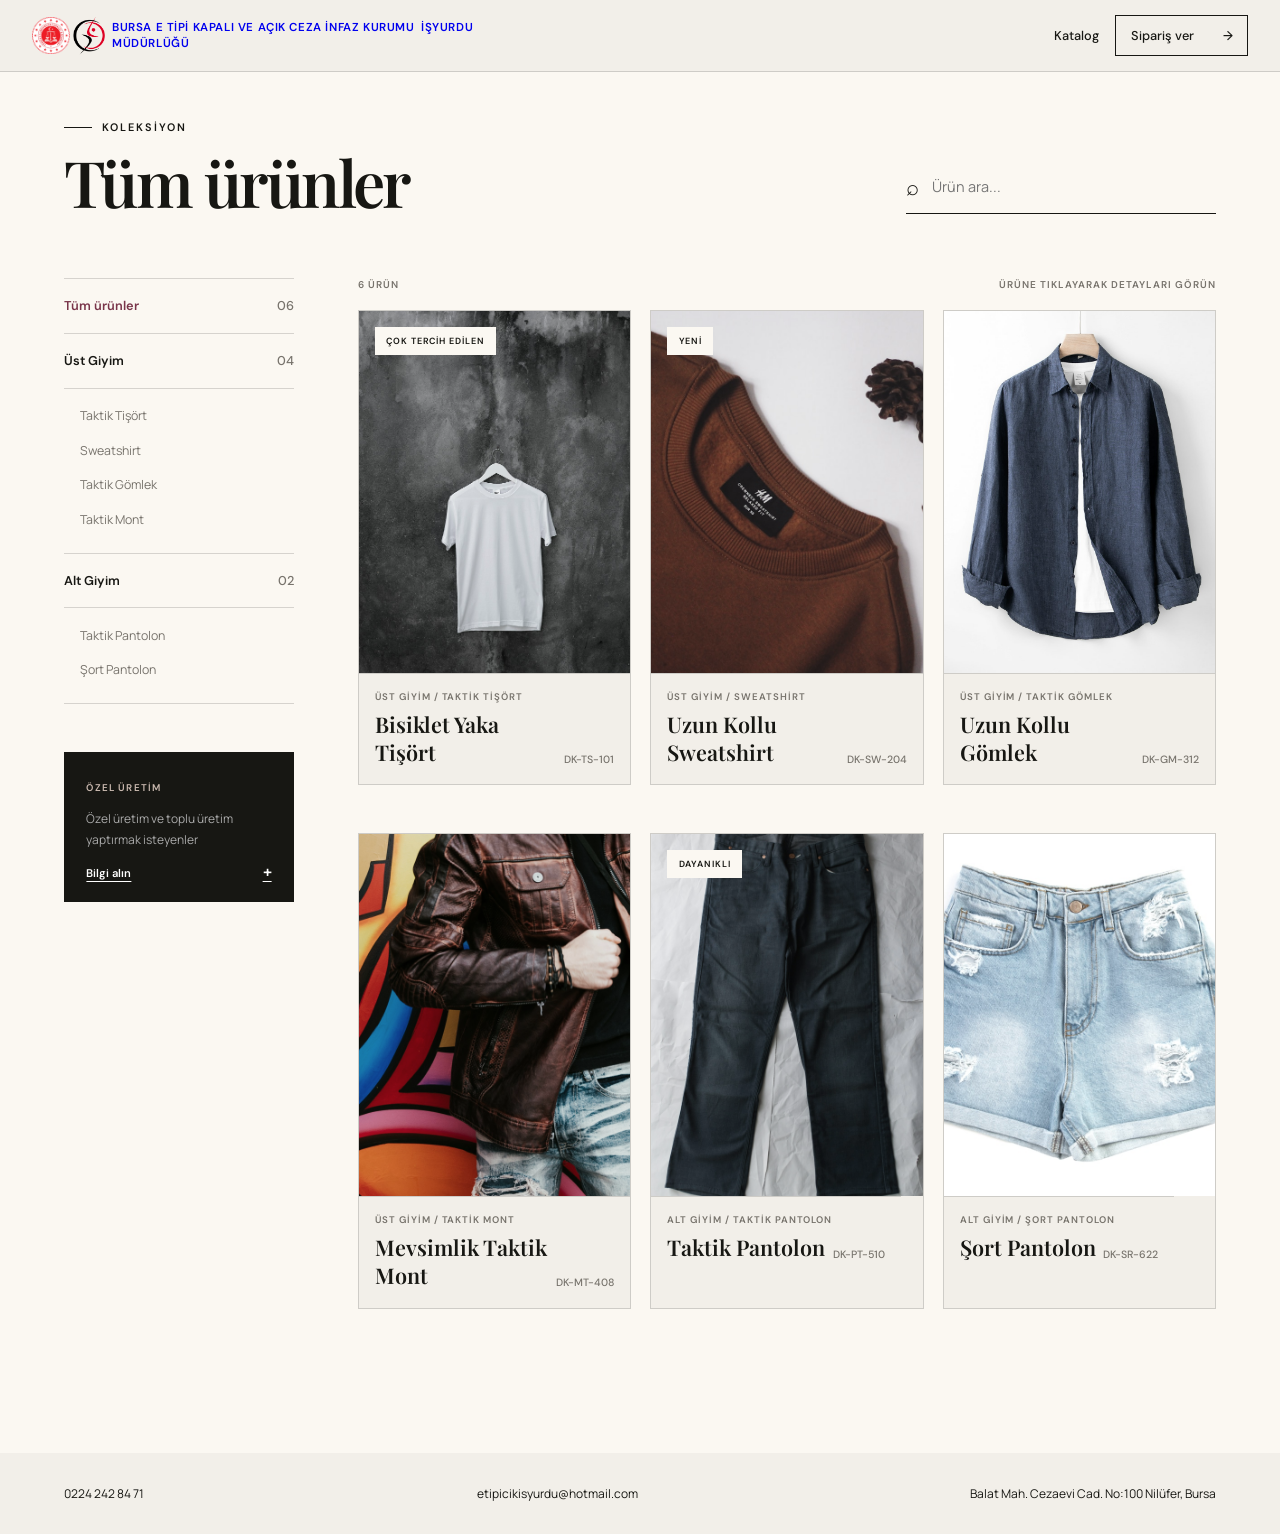
==== index.html @ cf1b126e "Add files via upload" ====
<!doctype html>
<html lang="tr">
<head>
  <meta charset="utf-8">
  <meta name="viewport" content="width=device-width, initial-scale=1">
  <meta name="description" content="Doku Atölye dijital ürün kataloğu — üst giyim ve alt giyim koleksiyonları.">
  <meta name="theme-color" content="#f2efe9">
  <title>Doku Atölye | Dijital Ürün Kataloğu</title>
  <link rel="preconnect" href="https://fonts.googleapis.com">
  <link rel="preconnect" href="https://fonts.gstatic.com" crossorigin>
  <link href="https://fonts.googleapis.com/css2?family=DM+Sans:wght@400;500;600;700&family=Manrope:wght@400;500;600&family=Playfair+Display:ital,wght@0,600;1,600&display=swap" rel="stylesheet">
  <link rel="stylesheet" href="css/textile.css">
</head>
<body>
  <a class="skip-link" href="#catalog">Kataloğa geç</a>

  <header class="site-header">
    <a class="brand institution-brand" href="#top" aria-label="Bursa E Tipi Kapalı ve Açık Ceza İnfaz Kurumu İşyurdu Müdürlüğü ana sayfa">
      <span class="brand-logos" aria-hidden="true"><img src="images/adalet.png" alt=""><img src="images/iydb.png" alt=""></span>
      <span class="institution-name">Bursa E Tipi Kapalı ve Açık Ceza İnfaz Kurumu <b>İşyurdu Müdürlüğü</b></span>
    </a>
    <nav aria-label="Ana menü">
      <a href="#catalog">Katalog</a>
      <a class="header-cta" href="order.html">Sipariş ver <span>→</span></a>
    </nav>
  </header>

  <main id="top">
    <section class="catalog" id="catalog" aria-labelledby="catalog-title">
      <div class="catalog-toolbar">
        <div>
          <p class="eyebrow"><span></span> Koleksiyon</p>
          <h2 id="catalog-title">Tüm ürünler</h2>
        </div>
        <label class="search-box">
          <span aria-hidden="true">⌕</span>
          <span class="sr-only">Ürün ara</span>
          <input id="product-search" type="search" placeholder="Ürün ara..." autocomplete="off">
        </label>
      </div>

      <div class="catalog-layout">
        <aside class="catalog-sidebar" aria-label="Ürün filtreleri">
          <button class="side-filter active" type="button" data-filter="all"><span>Tüm ürünler</span><b>07</b></button>
          <div id="category-filters"></div>
          <details class="sidebar-note">
            <summary>
              <span>Özel üretim</span>
              <p>Özel üretim ve toplu üretim yaptırmak isteyenler</p>
              <b>Bilgi alın <i>+</i></b>
            </summary>
            <div class="sidebar-contact">
              <span>İletişim numarası</span>
              <a href="tel:+902242428471">0224 242 84 71</a>
            </div>
          </details>
        </aside>

        <div class="catalog-results">
          <div class="mobile-filters" aria-label="Hızlı filtreler">
            <button class="active" type="button" data-filter="all">Tümü</button>
            <button type="button" data-filter="ust">Üst Giyim</button>
            <button type="button" data-filter="alt">Alt Giyim</button>
          </div>
          <div class="result-meta"><span id="result-count">7 ürün</span><span>Ürüne tıklayarak detayları görün</span></div>
          <div class="product-grid" id="product-grid"></div>
          <div class="empty-state" id="empty-state" hidden>
            <span>⌕</span><h3>Ürün bulunamadı</h3><p>Aramanızı değiştirerek tekrar deneyin.</p>
          </div>
        </div>
      </div>
    </section>

  </main>

  <footer class="site-footer">
    <div><a href="tel:+902242428471">0224 242 84 71</a><a href="mailto:etipicikisyurdu@hotmail.com">etipicikisyurdu@hotmail.com</a><span>Balat Mah. Cezaevi Cad. No:100 Nilüfer, Bursa</span></div>
  </footer>

  <dialog class="product-dialog" id="product-dialog" aria-labelledby="detail-name">
    <button class="dialog-close" type="button" aria-label="Ürün detayını kapat">×</button>
    <div class="detail-layout">
      <div class="detail-gallery">
        <div class="detail-main-image"><img id="detail-image" src="" alt=""></div>
        <div class="detail-thumbs" id="detail-thumbs" aria-label="Ürün fotoğrafları"></div>
        <div class="gallery-counter"><span id="gallery-current">01</span> / <span id="gallery-total">01</span></div>
      </div>
      <div class="detail-info">
        <div class="detail-breadcrumb"><span id="detail-group"></span><i>—</i><span id="detail-type"></span></div>
        <h2 id="detail-name"></h2>
        <p class="detail-code" id="detail-code"></p>
        <p class="detail-description" id="detail-description"></p>

        <div class="detail-colors"><span>Renkler</span><div id="detail-colors"></div></div>
        <div class="detail-sizes"><span>Bedenler</span><div id="detail-sizes"></div></div>

        <dl class="spec-list">
          <div><dt>Kumaş</dt><dd id="detail-fabric"></dd></div>
          <div><dt>Gramaj</dt><dd id="detail-weight"></dd></div>
          <div><dt>Kalıp</dt><dd id="detail-fit"></dd></div>
          <div><dt>Fiyat</dt><dd id="detail-price"></dd></div>
        </dl>

        <details class="care-info">
          <summary>Bakım bilgisi <span>+</span></summary>
          <p id="detail-care"></p>
        </details>
        <a class="detail-cta" id="detail-cta" href="order.html">Sipariş ver <span>→</span></a>
        <p class="detail-note">Minimum sipariş ve termin bilgisi için iletişime geçin.</p>
      </div>
    </div>
  </dialog>

  <script src="js/products.js"></script>
  <script src="js/textile.js"></script>
</body>
</html>
---- css/textile.css ----
:root{--paper:#f2efe9;--ink:#171713;--wine:#79354a;--olive:#82826d;--cream:#fbf8f2;--line:rgba(23,23,19,.16);--muted:#77736c;--serif:"Playfair Display",Georgia,serif;--sans:"DM Sans",Arial,sans-serif;--body:"Manrope",Arial,sans-serif}
*{box-sizing:border-box}html{scroll-behavior:smooth}body{margin:0;background:var(--paper);color:var(--ink);font:400 16px var(--body);overflow-x:hidden}body.dialog-open{overflow:hidden}button,input{font:inherit}button{color:inherit}.sr-only{position:absolute;width:1px;height:1px;padding:0;margin:-1px;overflow:hidden;clip:rect(0,0,0,0);white-space:nowrap;border:0}.skip-link{position:fixed;z-index:100;top:-4rem;left:1rem;background:#fff;padding:.8rem 1rem}.skip-link:focus{top:1rem}.site-header{height:88px;padding:0 5vw;display:flex;align-items:center;justify-content:space-between;border-bottom:1px solid var(--line);position:relative;z-index:5}.brand{font:500 .92rem var(--sans);letter-spacing:.15em;text-decoration:none;display:inline-flex;align-items:center;gap:12px}.brand b{font-weight:400;color:var(--wine)}.brand-mark{width:34px;height:34px;border:1px solid currentColor;border-radius:50%;display:flex;align-items:center;justify-content:center;gap:2px}.brand-mark i{display:block;width:3px;background:currentColor;border-radius:3px}.brand-mark i:nth-child(1){height:11px;transform:rotate(-12deg)}.brand-mark i:nth-child(2){height:20px}.brand-mark i:nth-child(3){height:13px;transform:rotate(12deg)}.site-header nav{display:flex;align-items:center;gap:2rem;font:500 .8rem var(--sans)}.site-header nav a{color:inherit;text-decoration:none}.header-cta{border:1px solid var(--ink);padding:.7rem .9rem;display:flex;gap:1.8rem}.header-cta:hover{background:var(--ink);color:#fff}
.eyebrow{margin:0 0 2rem;text-transform:uppercase;letter-spacing:.18em;font:600 .68rem var(--sans);display:flex;align-items:center;gap:10px}.eyebrow>span{display:block;width:28px;height:1px;background:currentColor}.catalog-hero{min-height:570px;padding:7rem 5vw 5rem;display:grid;grid-template-columns:1.3fr .7fr;gap:8vw;align-items:end;border-bottom:1px solid var(--line)}.catalog-hero h1{font:600 clamp(4rem,7.4vw,8.7rem)/.92 var(--serif);letter-spacing:-.055em;margin:0}.catalog-hero h1 em{font-weight:600;color:var(--wine)}.hero-side{padding-bottom:.7rem}.hero-side p{color:var(--muted);line-height:1.8;max-width:470px;margin:0 0 2.5rem}.hero-side a{display:flex;justify-content:space-between;max-width:300px;border-bottom:1px solid var(--ink);padding-bottom:.8rem;text-decoration:none;font:600 .78rem var(--sans);text-transform:uppercase;letter-spacing:.08em}
.group-showcase{padding:5rem 5vw 7rem}.section-kicker{display:flex;justify-content:space-between;text-transform:uppercase;letter-spacing:.12em;font:600 .66rem var(--sans);margin-bottom:1.3rem}.section-kicker p{margin:0}.section-kicker span{color:var(--muted)}.group-grid{display:grid;grid-template-columns:1fr 1fr;gap:1.3rem}.group-card{height:330px;border:0;padding:2rem;text-align:left;position:relative;cursor:pointer;overflow:hidden;display:grid;grid-template-columns:1fr auto;grid-template-rows:auto 1fr auto;background:#d7d0c4;transition:transform .35s}.group-card:hover{transform:translateY(-5px)}.group-card:before,.group-card:after{content:"";position:absolute;border-radius:50%;pointer-events:none}.group-card:before{width:270px;height:270px;right:-55px;top:-65px;border:55px solid rgba(255,255,255,.23)}.group-card:after{width:120px;height:120px;right:130px;bottom:-70px;background:rgba(255,255,255,.14)}.group-lower{background:var(--wine);color:#fff}.group-index{font:600 .66rem var(--sans);border:1px solid currentColor;border-radius:50%;width:31px;height:31px;display:grid;place-items:center}.group-arrow{font-size:1.4rem}.group-title{grid-column:1/-1;align-self:center;font:600 clamp(3.1rem,5vw,6rem)/1 var(--serif);letter-spacing:-.04em}.group-list{font:500 .72rem var(--sans);text-transform:uppercase;letter-spacing:.1em;opacity:.75;align-self:end}
.catalog{background:var(--cream);padding:7rem 5vw 9rem}.catalog-toolbar{display:flex;justify-content:space-between;align-items:end;margin-bottom:4rem}.catalog-toolbar .eyebrow{margin-bottom:1rem}.catalog-toolbar h2{font:600 clamp(3rem,5vw,5.7rem)/1 var(--serif);letter-spacing:-.04em;margin:0}.search-box{width:min(310px,100%);display:flex;align-items:center;gap:.7rem;border-bottom:1px solid var(--ink);padding:.7rem 0}.search-box>span{font-size:1.4rem}.search-box input{border:0;outline:0;background:transparent;width:100%;font-size:.9rem}.catalog-layout{display:grid;grid-template-columns:230px 1fr;gap:5vw}.catalog-sidebar{border-top:1px solid var(--line)}.side-filter{width:100%;border:0;border-bottom:1px solid var(--line);background:transparent;padding:1.15rem 0;display:flex;justify-content:space-between;cursor:pointer;text-align:left;font:600 .8rem var(--sans)}.side-filter b{font-weight:500;color:var(--muted)}.side-filter:hover,.side-filter.active{color:var(--wine)}.subfilters{display:grid;padding:.6rem 0 1rem;border-bottom:1px solid var(--line)}.subfilters button{border:0;background:transparent;text-align:left;padding:.55rem 0 .55rem 1rem;color:var(--muted);cursor:pointer;font-size:.77rem}.subfilters button:hover,.subfilters button.active{color:var(--wine)}.sidebar-note{margin-top:3rem;background:var(--ink);color:#fff;padding:1.4rem}.sidebar-note>span{text-transform:uppercase;letter-spacing:.12em;font:600 .61rem var(--sans);color:#cbbab0}.sidebar-note p{font-size:.75rem;color:#aaa;line-height:1.7}.sidebar-note a{color:#fff;font:600 .7rem var(--sans);text-underline-offset:4px}.result-meta{display:flex;justify-content:space-between;text-transform:uppercase;letter-spacing:.1em;font:600 .62rem var(--sans);margin-bottom:1.2rem;color:var(--muted)}.mobile-filters{display:none}.product-grid{display:grid;grid-template-columns:repeat(3,minmax(0,1fr));gap:3rem 1.2rem}.product-card{border:1px solid var(--line);background:var(--paper);padding:0;cursor:pointer;text-align:left;min-width:0;overflow:hidden;display:flex;flex-direction:column;transition:transform .25s,box-shadow .25s}.product-card:hover{transform:translateY(-3px);box-shadow:0 12px 28px rgba(23,23,19,.1)}.product-visual{aspect-ratio:3/4;background:#e5e1da;overflow:hidden;position:relative;display:block;flex:none}.product-visual img{width:100%;height:100%;object-fit:cover;display:block;filter:saturate(.78);transition:transform .55s cubic-bezier(.2,.7,.2,1)}.product-card:hover .product-visual img{transform:scale(1.035)}.product-badge{position:absolute;top:1rem;left:1rem;background:var(--cream);padding:.5rem .7rem;text-transform:uppercase;letter-spacing:.1em;font:600 .56rem var(--sans)}.product-open{position:absolute;right:1rem;bottom:1rem;background:var(--ink);color:#fff;width:42px;height:42px;border-radius:50%;display:grid;place-items:center;font-size:1.1rem;transform:translateY(8px);opacity:0;transition:.3s}.product-card:hover .product-open,.product-card:focus-visible .product-open{opacity:1;transform:none}.product-copy{display:grid;grid-template-columns:1fr auto;gap:.45rem;padding:1rem 1rem 1.15rem;border-top:1px solid var(--line);min-height:92px;align-content:start}.product-copy small{grid-column:1/-1;color:var(--muted);text-transform:uppercase;letter-spacing:.1em;font:600 .6rem var(--sans)}.product-copy h3{font:600 1.35rem var(--serif);margin:0}.product-copy>span{font:500 .66rem var(--sans);align-self:end;color:var(--muted)}.empty-state{text-align:center;padding:6rem 1rem;border:1px solid var(--line)}.empty-state>span{font-size:2rem}.empty-state h3{font:600 2rem var(--serif);margin:1rem 0 .5rem}.empty-state p{color:var(--muted)}
.production-note{background:var(--wine);color:#fff;padding:8rem 5vw}.eyebrow.light{color:#eadadf}.production-note>div{display:grid;grid-template-columns:1.2fr .8fr;gap:8vw;align-items:end}.production-note h2{font:600 clamp(3.2rem,6vw,7rem)/.98 var(--serif);letter-spacing:-.04em;margin:0}.production-note h2 em{color:#e5bdc8}.production-note>div>p{color:#e6d9dc;line-height:1.9;margin:0}.site-footer{padding:2rem 5vw;background:var(--paper)}.site-footer>div{display:flex;justify-content:space-between;font-size:.75rem}.site-footer>div a{color:inherit;text-decoration:none}
.product-dialog{width:calc(100% - 4vw);height:calc(100% - 4vw);max-width:none;max-height:none;margin:2vw;padding:0;border:0;background:var(--cream);color:var(--ink);overflow:auto}.product-dialog::backdrop{background:rgba(12,12,10,.72);backdrop-filter:blur(5px)}.dialog-close{position:fixed;right:3.2vw;top:3.2vw;z-index:20;width:48px;height:48px;border-radius:50%;border:0;background:var(--ink);color:#fff;font-size:1.9rem;line-height:1;cursor:pointer}.detail-layout{min-height:100%;display:grid;grid-template-columns:minmax(0,1.25fr) minmax(390px,.75fr)}.detail-gallery{background:#e7e3dc;padding:2.5rem;position:relative;display:grid;grid-template-columns:76px 1fr;grid-template-rows:1fr;gap:1.2rem;min-height:760px}.detail-main-image{grid-column:2;overflow:hidden;background:#ddd}.detail-main-image img{width:100%;height:100%;object-fit:cover;display:block}.detail-thumbs{grid-column:1;grid-row:1;display:flex;flex-direction:column;gap:.7rem}.detail-thumbs button{border:2px solid transparent;padding:0;background:#ddd;cursor:pointer;width:76px;height:96px;overflow:hidden}.detail-thumbs button.active{border-color:var(--wine)}.detail-thumbs img{width:100%;height:100%;object-fit:cover;display:block}.gallery-counter{position:absolute;right:3.5rem;bottom:3.5rem;background:var(--cream);padding:.7rem .9rem;font:600 .65rem var(--sans);letter-spacing:.08em}.detail-info{padding:6rem 4vw 3rem;overflow:auto}.detail-breadcrumb{display:flex;gap:.7rem;text-transform:uppercase;letter-spacing:.12em;font:600 .62rem var(--sans);color:var(--wine)}.detail-breadcrumb i{font-style:normal;color:var(--muted)}.detail-info h2{font:600 clamp(3rem,4.5vw,5.7rem)/.95 var(--serif);letter-spacing:-.04em;margin:1.4rem 0 .8rem}.detail-code{text-transform:uppercase;letter-spacing:.12em;font:600 .62rem var(--sans);color:var(--muted)}.detail-description{color:var(--muted);line-height:1.8;margin:2rem 0 2.3rem}.detail-colors,.detail-sizes{display:grid;grid-template-columns:90px 1fr;align-items:center;margin:1.2rem 0;font:600 .72rem var(--sans);text-transform:uppercase;letter-spacing:.08em}.detail-colors>div,.detail-sizes>div{display:flex;gap:.55rem;flex-wrap:wrap}.color-dot{width:25px;height:25px;border-radius:50%;border:3px solid var(--cream);outline:1px solid var(--line)}.size-chip{min-width:35px;height:35px;border:1px solid var(--line);display:grid;place-items:center;font-size:.65rem}.spec-list{margin:2.5rem 0 0;border-top:1px solid var(--line)}.spec-list>div{display:grid;grid-template-columns:120px 1fr;padding:1rem 0;border-bottom:1px solid var(--line);font-size:.78rem}.spec-list dt{color:var(--muted)}.spec-list dd{margin:0;font-weight:600}.care-info{border-bottom:1px solid var(--line);padding:1rem 0}.care-info summary{list-style:none;display:flex;justify-content:space-between;cursor:pointer;font:600 .75rem var(--sans)}.care-info summary::-webkit-details-marker{display:none}.care-info p{font-size:.78rem;color:var(--muted);line-height:1.7}.detail-cta{margin-top:2rem;background:var(--ink);color:#fff;padding:1rem 1.2rem;display:flex;justify-content:space-between;text-decoration:none;font:600 .76rem var(--sans)}.detail-cta:hover{background:var(--wine)}.detail-note{text-align:center;color:var(--muted);font-size:.65rem}
@media(max-width:1050px){.product-grid{grid-template-columns:repeat(2,minmax(0,1fr))}.detail-layout{grid-template-columns:1fr 420px}.detail-gallery{padding:1.5rem;min-height:680px}.detail-info{padding:5rem 2rem 2rem}}
@media(max-width:800px){.site-header{height:74px}.site-header nav>a:not(.header-cta){display:none}.catalog-hero{grid-template-columns:1fr;padding-top:5rem}.hero-side{margin-top:2rem}.group-grid{grid-template-columns:1fr}.group-card{height:280px}.catalog{padding:5rem 5vw}.catalog-toolbar{align-items:flex-start;flex-direction:column;gap:2rem}.search-box{width:100%}.catalog-layout{grid-template-columns:1fr}.catalog-sidebar{display:none}.mobile-filters{display:flex;gap:.5rem;margin-bottom:1.5rem;overflow:auto}.mobile-filters button{white-space:nowrap;border:1px solid var(--line);background:transparent;border-radius:99px;padding:.65rem 1rem;font:600 .7rem var(--sans)}.mobile-filters button.active{background:var(--wine);color:#fff;border-color:var(--wine)}.production-note>div{grid-template-columns:1fr}.production-note>div>p{margin-top:2rem}.product-dialog{width:100%;height:100%;margin:0}.dialog-close{right:1rem;top:1rem}.detail-layout{grid-template-columns:1fr}.detail-gallery{min-height:75vh;grid-template-columns:1fr;grid-template-rows:1fr auto;padding:1rem}.detail-main-image{grid-column:1;grid-row:1}.detail-thumbs{grid-column:1;grid-row:2;flex-direction:row}.gallery-counter{right:2rem;bottom:8rem}.detail-info{padding:4rem 5vw}.site-footer{grid-template-columns:1fr}.site-footer>div{flex-direction:column;gap:.7rem}}
@media(max-width:520px){.site-header{padding:0 4vw}.brand{font-size:.76rem}.brand-mark{width:30px;height:30px}.header-cta{padding:.6rem .75rem;gap:.7rem}.catalog-hero{min-height:550px}.catalog-hero h1{font-size:3.8rem}.group-showcase{padding:4rem 4vw}.group-card{height:240px;padding:1.4rem}.group-title{font-size:3rem}.group-list{font-size:.58rem}.catalog{padding-left:4vw;padding-right:4vw}.product-grid{grid-template-columns:1fr;gap:2.5rem}.product-visual{aspect-ratio:4/5}.result-meta span:last-child{display:none}.production-note{padding:6rem 4vw}.production-note h2{font-size:3.4rem}.site-footer{padding:3rem 4vw}.detail-gallery{min-height:65vh}.detail-thumbs button{width:58px;height:72px}.gallery-counter{bottom:6.5rem}.detail-info h2{font-size:3.2rem}}
@media(prefers-reduced-motion:reduce){html{scroll-behavior:auto}*{transition:none!important}}
.institution-brand{gap:10px;letter-spacing:.04em}.brand-logos{display:flex;align-items:center;gap:5px;flex:none}.brand-logos img{width:44px;height:44px;object-fit:contain;display:block}.brand-logos img+img{width:37px}.institution-name{max-width:390px;font:600 .72rem/1.35 var(--sans);text-transform:uppercase}.institution-name b{display:block;font-weight:600;color:var(--wine)}
@media(max-width:700px){.brand-logos{gap:2px}.brand-logos img{width:31px;height:34px}.brand-logos img+img{width:27px}.institution-brand{gap:6px}.institution-name{max-width:145px;font-size:.54rem;line-height:1.25}.site-header nav{gap:.5rem}.header-cta{gap:.6rem;padding:.55rem .65rem}}
.catalog{padding-top:3rem}
@media(max-width:800px){.catalog{padding-top:2.5rem}}
.sidebar-note summary{list-style:none;cursor:pointer}.sidebar-note summary::-webkit-details-marker{display:none}.sidebar-note summary>span,.sidebar-contact>span{text-transform:uppercase;letter-spacing:.12em;font:600 .61rem var(--sans);color:#cbbab0}.sidebar-note summary p{margin:.8rem 0 1rem}.sidebar-note summary b{display:flex;justify-content:space-between;color:#fff;font:600 .7rem var(--sans);text-decoration:underline;text-underline-offset:4px}.sidebar-note summary i{font-style:normal;text-decoration:none;font-size:1rem;line-height:.7}.sidebar-note[open] summary i{transform:rotate(45deg)}.sidebar-contact{border-top:1px solid rgba(255,255,255,.2);margin-top:1rem;padding-top:1rem;display:grid;gap:.55rem}.sidebar-contact a{font-size:.86rem!important;text-decoration:none!important}.sidebar-contact a:hover{color:#e5bdc8}
.institution-name b{display:inline;margin-left:.25em;color:inherit}
.site-header{height:72px;padding:0 2.5vw}.site-header nav{gap:1rem}.institution-brand{gap:7px}.brand-logos{gap:3px}.brand-logos img{width:38px;height:38px}.brand-logos img+img{width:32px}
@media(max-width:700px){.site-header{height:64px;padding:0 2.5vw}.site-header nav{gap:.35rem}.institution-brand{gap:4px}.brand-logos img{width:27px;height:30px}.brand-logos img+img{width:23px}.header-cta{padding:.45rem .55rem}}
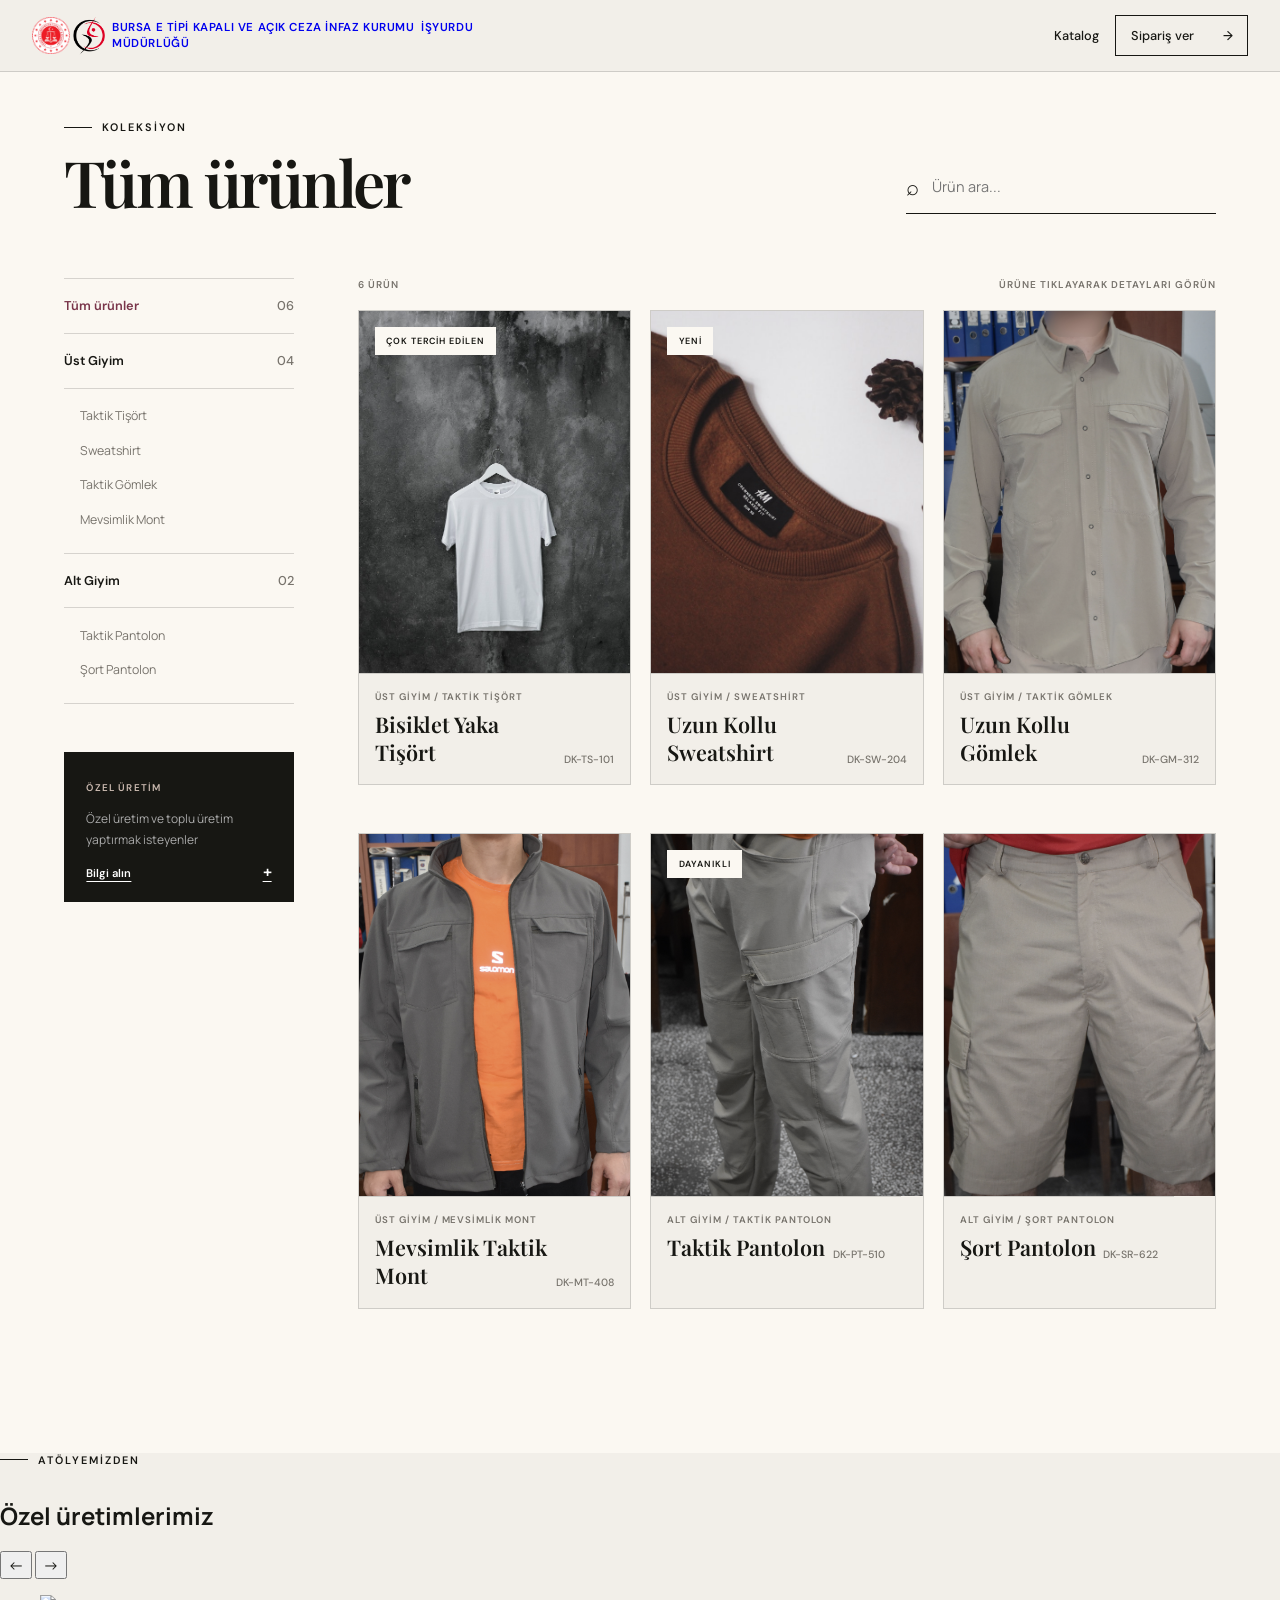
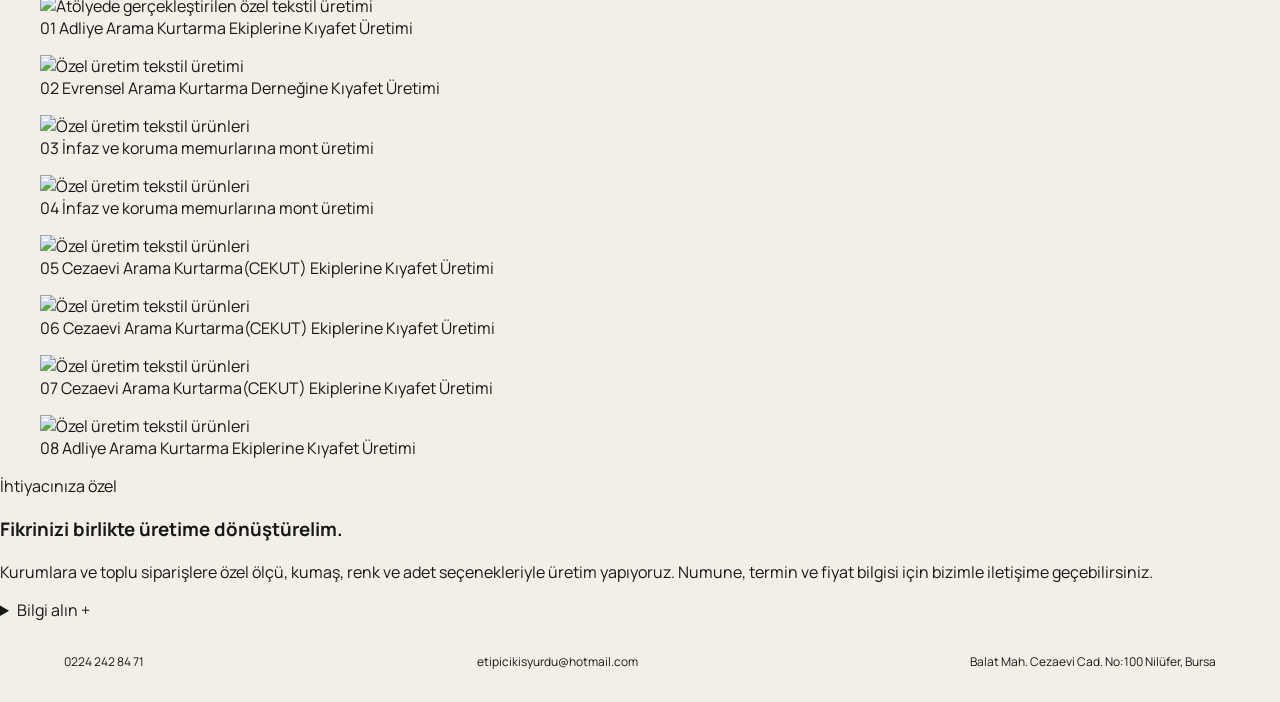
==== commit 4733ea73: "Add files via upload" ====
--- a/index.html
+++ b/index.html
@@ -3,9 +3,9 @@
 <head>
   <meta charset="utf-8">
   <meta name="viewport" content="width=device-width, initial-scale=1">
-  <meta name="description" content="Doku Atölye dijital ürün kataloğu — üst giyim ve alt giyim koleksiyonları.">
+  <meta name="description" content="Tekstil Atölyesi dijital ürün kataloğu — üst giyim ve alt giyim koleksiyonları.">
   <meta name="theme-color" content="#f2efe9">
-  <title>Doku Atölye | Dijital Ürün Kataloğu</title>
+  <title>Tekstil Atölyesi | Dijital Ürün Kataloğu</title>
   <link rel="preconnect" href="https://fonts.googleapis.com">
   <link rel="preconnect" href="https://fonts.gstatic.com" crossorigin>
   <link href="https://fonts.googleapis.com/css2?family=DM+Sans:wght@400;500;600;700&family=Manrope:wght@400;500;600&family=Playfair+Display:ital,wght@0,600;1,600&display=swap" rel="stylesheet">
@@ -71,6 +71,69 @@
       </div>
     </section>
 
+    <section class="custom-production" aria-labelledby="custom-production-title">
+      <div class="custom-production-heading">
+        <div>
+          <p class="eyebrow"><span></span> Atölyemizden</p>
+          <h2 id="custom-production-title">Özel üretimlerimiz</h2>
+        </div>
+        <div class="custom-slider-controls" aria-label="Özel üretim görsellerini kaydır">
+          <button type="button" id="custom-slider-prev" aria-label="Önceki görseller">←</button>
+          <button type="button" id="custom-slider-next" aria-label="Sonraki görseller">→</button>
+        </div>
+      </div>
+
+      <div class="custom-slider" id="custom-slider" tabindex="0">
+        <figure class="custom-slide">
+          <img src="images/textile/adkur1.jpg" alt="Atölyede gerçekleştirilen özel tekstil üretimi" loading="lazy">
+          <figcaption><span>01</span> Adliye Arama Kurtarma Ekiplerine Kıyafet Üretimi</figcaption>
+        </figure>
+        <figure class="custom-slide">
+          <img src="images/textile/ekut1.jpg" alt="Özel üretim tekstil üretimi" loading="lazy">
+          <figcaption><span>02</span> Evrensel Arama Kurtarma Derneğine Kıyafet Üretimi</figcaption>
+        </figure>
+        <figure class="custom-slide">
+          <img src="images/textile/ikmmont1.jpg" alt="Özel üretim tekstil ürünleri" loading="lazy">
+          <figcaption><span>03</span> İnfaz ve koruma memurlarına mont üretimi</figcaption>
+        </figure>
+                <figure class="custom-slide">
+          <img src="images/textile/ikmmont2.jpg" alt="Özel üretim tekstil ürünleri" loading="lazy">
+          <figcaption><span>04</span> İnfaz ve koruma memurlarına mont üretimi</figcaption>
+        </figure>
+        <figure class="custom-slide">
+          <img src="images/textile/cekut1.jpg" alt="Özel üretim tekstil ürünleri" loading="lazy">
+          <figcaption><span>05</span> Cezaevi Arama Kurtarma(CEKUT) Ekiplerine Kıyafet Üretimi</figcaption>
+        </figure>
+                <figure class="custom-slide">
+          <img src="images/textile/cekut2.jpg" alt="Özel üretim tekstil ürünleri" loading="lazy">
+          <figcaption><span>06</span> Cezaevi Arama Kurtarma(CEKUT) Ekiplerine Kıyafet Üretimi</figcaption>
+        </figure>
+                <figure class="custom-slide">
+          <img src="images/textile/cekut3.jpg" alt="Özel üretim tekstil ürünleri" loading="lazy">
+          <figcaption><span>07</span> Cezaevi Arama Kurtarma(CEKUT) Ekiplerine Kıyafet Üretimi</figcaption>
+        </figure>
+        <figure class="custom-slide">
+          <img src="images/textile/adkur2.jpg" alt="Özel üretim tekstil ürünleri" loading="lazy">
+          <figcaption><span>08</span> Adliye Arama Kurtarma Ekiplerine Kıyafet Üretimi</figcaption>
+        </figure>
+      </div>
+
+      <div class="custom-info-card">
+        <div>
+          <span>İhtiyacınıza özel</span>
+          <h3>Fikrinizi birlikte üretime dönüştürelim.</h3>
+        </div>
+        <p>Kurumlara ve toplu siparişlere özel ölçü, kumaş, renk ve adet seçenekleriyle üretim yapıyoruz. Numune, termin ve fiyat bilgisi için bizimle iletişime geçebilirsiniz.</p>
+        <details class="custom-contact">
+          <summary>Bilgi alın <span>+</span></summary>
+          <div>
+            <small>İletişim numarası</small>
+            <a href="tel:+902242428471">0224 242 84 71</a>
+          </div>
+        </details>
+      </div>
+    </section>
+
   </main>
 
   <footer class="site-footer">
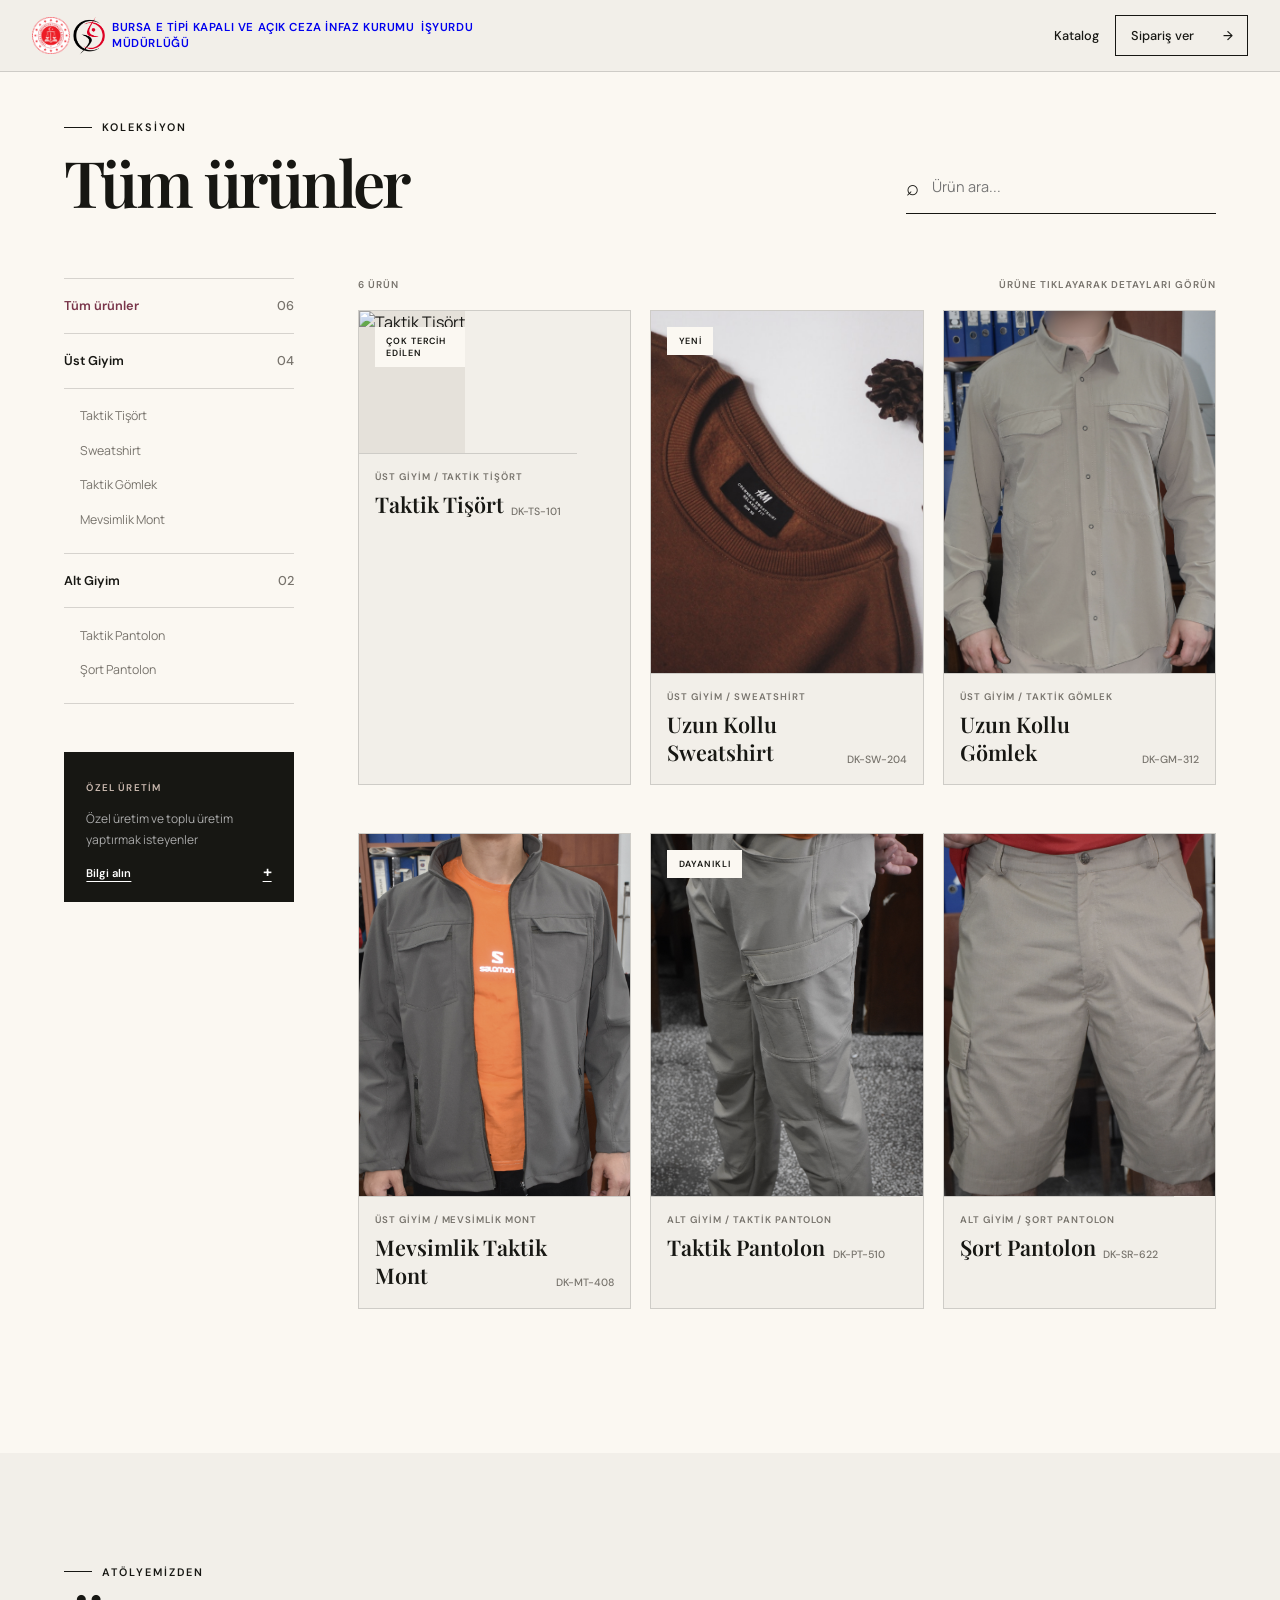
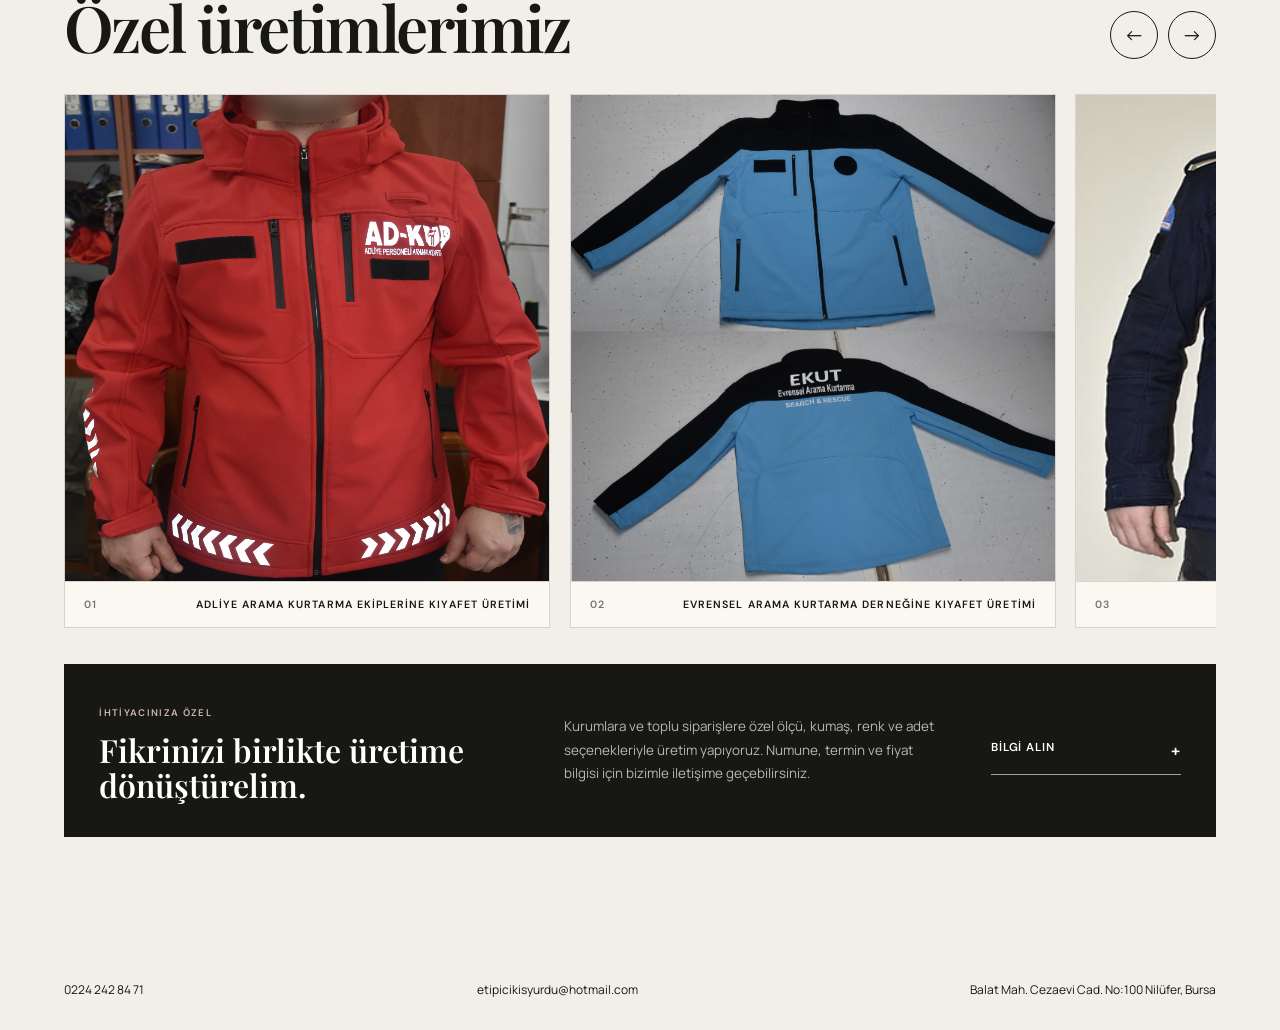
==== commit 8d8f76f4: "Add files via upload" ====
--- a/index.html
+++ b/index.html
@@ -9,7 +9,7 @@
   <link rel="preconnect" href="https://fonts.googleapis.com">
   <link rel="preconnect" href="https://fonts.gstatic.com" crossorigin>
   <link href="https://fonts.googleapis.com/css2?family=DM+Sans:wght@400;500;600;700&family=Manrope:wght@400;500;600&family=Playfair+Display:ital,wght@0,600;1,600&display=swap" rel="stylesheet">
-  <link rel="stylesheet" href="css/textile.css">
+  <link rel="stylesheet" href="css/textile.css?v=2">
 </head>
 <body>
   <a class="skip-link" href="#catalog">Kataloğa geç</a>
--- a/css/textile.css
+++ b/css/textile.css
@@ -4,10 +4,10 @@
 .group-showcase{padding:5rem 5vw 7rem}.section-kicker{display:flex;justify-content:space-between;text-transform:uppercase;letter-spacing:.12em;font:600 .66rem var(--sans);margin-bottom:1.3rem}.section-kicker p{margin:0}.section-kicker span{color:var(--muted)}.group-grid{display:grid;grid-template-columns:1fr 1fr;gap:1.3rem}.group-card{height:330px;border:0;padding:2rem;text-align:left;position:relative;cursor:pointer;overflow:hidden;display:grid;grid-template-columns:1fr auto;grid-template-rows:auto 1fr auto;background:#d7d0c4;transition:transform .35s}.group-card:hover{transform:translateY(-5px)}.group-card:before,.group-card:after{content:"";position:absolute;border-radius:50%;pointer-events:none}.group-card:before{width:270px;height:270px;right:-55px;top:-65px;border:55px solid rgba(255,255,255,.23)}.group-card:after{width:120px;height:120px;right:130px;bottom:-70px;background:rgba(255,255,255,.14)}.group-lower{background:var(--wine);color:#fff}.group-index{font:600 .66rem var(--sans);border:1px solid currentColor;border-radius:50%;width:31px;height:31px;display:grid;place-items:center}.group-arrow{font-size:1.4rem}.group-title{grid-column:1/-1;align-self:center;font:600 clamp(3.1rem,5vw,6rem)/1 var(--serif);letter-spacing:-.04em}.group-list{font:500 .72rem var(--sans);text-transform:uppercase;letter-spacing:.1em;opacity:.75;align-self:end}
 .catalog{background:var(--cream);padding:7rem 5vw 9rem}.catalog-toolbar{display:flex;justify-content:space-between;align-items:end;margin-bottom:4rem}.catalog-toolbar .eyebrow{margin-bottom:1rem}.catalog-toolbar h2{font:600 clamp(3rem,5vw,5.7rem)/1 var(--serif);letter-spacing:-.04em;margin:0}.search-box{width:min(310px,100%);display:flex;align-items:center;gap:.7rem;border-bottom:1px solid var(--ink);padding:.7rem 0}.search-box>span{font-size:1.4rem}.search-box input{border:0;outline:0;background:transparent;width:100%;font-size:.9rem}.catalog-layout{display:grid;grid-template-columns:230px 1fr;gap:5vw}.catalog-sidebar{border-top:1px solid var(--line)}.side-filter{width:100%;border:0;border-bottom:1px solid var(--line);background:transparent;padding:1.15rem 0;display:flex;justify-content:space-between;cursor:pointer;text-align:left;font:600 .8rem var(--sans)}.side-filter b{font-weight:500;color:var(--muted)}.side-filter:hover,.side-filter.active{color:var(--wine)}.subfilters{display:grid;padding:.6rem 0 1rem;border-bottom:1px solid var(--line)}.subfilters button{border:0;background:transparent;text-align:left;padding:.55rem 0 .55rem 1rem;color:var(--muted);cursor:pointer;font-size:.77rem}.subfilters button:hover,.subfilters button.active{color:var(--wine)}.sidebar-note{margin-top:3rem;background:var(--ink);color:#fff;padding:1.4rem}.sidebar-note>span{text-transform:uppercase;letter-spacing:.12em;font:600 .61rem var(--sans);color:#cbbab0}.sidebar-note p{font-size:.75rem;color:#aaa;line-height:1.7}.sidebar-note a{color:#fff;font:600 .7rem var(--sans);text-underline-offset:4px}.result-meta{display:flex;justify-content:space-between;text-transform:uppercase;letter-spacing:.1em;font:600 .62rem var(--sans);margin-bottom:1.2rem;color:var(--muted)}.mobile-filters{display:none}.product-grid{display:grid;grid-template-columns:repeat(3,minmax(0,1fr));gap:3rem 1.2rem}.product-card{border:1px solid var(--line);background:var(--paper);padding:0;cursor:pointer;text-align:left;min-width:0;overflow:hidden;display:flex;flex-direction:column;transition:transform .25s,box-shadow .25s}.product-card:hover{transform:translateY(-3px);box-shadow:0 12px 28px rgba(23,23,19,.1)}.product-visual{aspect-ratio:3/4;background:#e5e1da;overflow:hidden;position:relative;display:block;flex:none}.product-visual img{width:100%;height:100%;object-fit:cover;display:block;filter:saturate(.78);transition:transform .55s cubic-bezier(.2,.7,.2,1)}.product-card:hover .product-visual img{transform:scale(1.035)}.product-badge{position:absolute;top:1rem;left:1rem;background:var(--cream);padding:.5rem .7rem;text-transform:uppercase;letter-spacing:.1em;font:600 .56rem var(--sans)}.product-open{position:absolute;right:1rem;bottom:1rem;background:var(--ink);color:#fff;width:42px;height:42px;border-radius:50%;display:grid;place-items:center;font-size:1.1rem;transform:translateY(8px);opacity:0;transition:.3s}.product-card:hover .product-open,.product-card:focus-visible .product-open{opacity:1;transform:none}.product-copy{display:grid;grid-template-columns:1fr auto;gap:.45rem;padding:1rem 1rem 1.15rem;border-top:1px solid var(--line);min-height:92px;align-content:start}.product-copy small{grid-column:1/-1;color:var(--muted);text-transform:uppercase;letter-spacing:.1em;font:600 .6rem var(--sans)}.product-copy h3{font:600 1.35rem var(--serif);margin:0}.product-copy>span{font:500 .66rem var(--sans);align-self:end;color:var(--muted)}.empty-state{text-align:center;padding:6rem 1rem;border:1px solid var(--line)}.empty-state>span{font-size:2rem}.empty-state h3{font:600 2rem var(--serif);margin:1rem 0 .5rem}.empty-state p{color:var(--muted)}
 .production-note{background:var(--wine);color:#fff;padding:8rem 5vw}.eyebrow.light{color:#eadadf}.production-note>div{display:grid;grid-template-columns:1.2fr .8fr;gap:8vw;align-items:end}.production-note h2{font:600 clamp(3.2rem,6vw,7rem)/.98 var(--serif);letter-spacing:-.04em;margin:0}.production-note h2 em{color:#e5bdc8}.production-note>div>p{color:#e6d9dc;line-height:1.9;margin:0}.site-footer{padding:2rem 5vw;background:var(--paper)}.site-footer>div{display:flex;justify-content:space-between;font-size:.75rem}.site-footer>div a{color:inherit;text-decoration:none}
-.product-dialog{width:calc(100% - 4vw);height:calc(100% - 4vw);max-width:none;max-height:none;margin:2vw;padding:0;border:0;background:var(--cream);color:var(--ink);overflow:auto}.product-dialog::backdrop{background:rgba(12,12,10,.72);backdrop-filter:blur(5px)}.dialog-close{position:fixed;right:3.2vw;top:3.2vw;z-index:20;width:48px;height:48px;border-radius:50%;border:0;background:var(--ink);color:#fff;font-size:1.9rem;line-height:1;cursor:pointer}.detail-layout{min-height:100%;display:grid;grid-template-columns:minmax(0,1.25fr) minmax(390px,.75fr)}.detail-gallery{background:#e7e3dc;padding:2.5rem;position:relative;display:grid;grid-template-columns:76px 1fr;grid-template-rows:1fr;gap:1.2rem;min-height:760px}.detail-main-image{grid-column:2;overflow:hidden;background:#ddd}.detail-main-image img{width:100%;height:100%;object-fit:cover;display:block}.detail-thumbs{grid-column:1;grid-row:1;display:flex;flex-direction:column;gap:.7rem}.detail-thumbs button{border:2px solid transparent;padding:0;background:#ddd;cursor:pointer;width:76px;height:96px;overflow:hidden}.detail-thumbs button.active{border-color:var(--wine)}.detail-thumbs img{width:100%;height:100%;object-fit:cover;display:block}.gallery-counter{position:absolute;right:3.5rem;bottom:3.5rem;background:var(--cream);padding:.7rem .9rem;font:600 .65rem var(--sans);letter-spacing:.08em}.detail-info{padding:6rem 4vw 3rem;overflow:auto}.detail-breadcrumb{display:flex;gap:.7rem;text-transform:uppercase;letter-spacing:.12em;font:600 .62rem var(--sans);color:var(--wine)}.detail-breadcrumb i{font-style:normal;color:var(--muted)}.detail-info h2{font:600 clamp(3rem,4.5vw,5.7rem)/.95 var(--serif);letter-spacing:-.04em;margin:1.4rem 0 .8rem}.detail-code{text-transform:uppercase;letter-spacing:.12em;font:600 .62rem var(--sans);color:var(--muted)}.detail-description{color:var(--muted);line-height:1.8;margin:2rem 0 2.3rem}.detail-colors,.detail-sizes{display:grid;grid-template-columns:90px 1fr;align-items:center;margin:1.2rem 0;font:600 .72rem var(--sans);text-transform:uppercase;letter-spacing:.08em}.detail-colors>div,.detail-sizes>div{display:flex;gap:.55rem;flex-wrap:wrap}.color-dot{width:25px;height:25px;border-radius:50%;border:3px solid var(--cream);outline:1px solid var(--line)}.size-chip{min-width:35px;height:35px;border:1px solid var(--line);display:grid;place-items:center;font-size:.65rem}.spec-list{margin:2.5rem 0 0;border-top:1px solid var(--line)}.spec-list>div{display:grid;grid-template-columns:120px 1fr;padding:1rem 0;border-bottom:1px solid var(--line);font-size:.78rem}.spec-list dt{color:var(--muted)}.spec-list dd{margin:0;font-weight:600}.care-info{border-bottom:1px solid var(--line);padding:1rem 0}.care-info summary{list-style:none;display:flex;justify-content:space-between;cursor:pointer;font:600 .75rem var(--sans)}.care-info summary::-webkit-details-marker{display:none}.care-info p{font-size:.78rem;color:var(--muted);line-height:1.7}.detail-cta{margin-top:2rem;background:var(--ink);color:#fff;padding:1rem 1.2rem;display:flex;justify-content:space-between;text-decoration:none;font:600 .76rem var(--sans)}.detail-cta:hover{background:var(--wine)}.detail-note{text-align:center;color:var(--muted);font-size:.65rem}
+.product-dialog{width:calc(100% - 4vw);height:calc(100% - 4vw);max-width:none;max-height:none;margin:2vw;padding:0;border:0;background:var(--cream);color:var(--ink);overflow:auto}.product-dialog::backdrop{background:rgba(12,12,10,.72);backdrop-filter:blur(5px)}.dialog-close{position:fixed;right:3.2vw;top:3.2vw;z-index:20;width:48px;height:48px;border-radius:50%;border:0;background:var(--ink);color:#fff;font-size:1.9rem;line-height:1;cursor:pointer}.detail-layout{min-height:100%;display:grid;grid-template-columns:minmax(0,1.25fr) minmax(390px,.75fr)}.detail-gallery{background:#e7e3dc;padding:2.5rem;position:relative;display:grid;grid-template-columns:76px minmax(0,1fr);grid-template-rows:minmax(420px,680px);align-content:center;gap:1.2rem;min-height:0}.detail-main-image{grid-column:2;overflow:hidden;background:#f4f1eb;border:1px solid var(--line);display:grid;place-items:center}.detail-main-image img{width:100%;height:100%;object-fit:contain;display:block}.detail-thumbs{grid-column:1;grid-row:1;display:flex;flex-direction:column;gap:.7rem}.detail-thumbs button{border:2px solid transparent;padding:0;background:#ddd;cursor:pointer;width:76px;height:96px;overflow:hidden}.detail-thumbs button.active{border-color:var(--wine)}.detail-thumbs img{width:100%;height:100%;object-fit:cover;display:block}.gallery-counter{position:absolute;right:3.5rem;bottom:3.5rem;background:var(--cream);padding:.7rem .9rem;font:600 .65rem var(--sans);letter-spacing:.08em}.detail-info{padding:6rem 4vw 3rem;overflow:auto}.detail-breadcrumb{display:flex;gap:.7rem;text-transform:uppercase;letter-spacing:.12em;font:600 .62rem var(--sans);color:var(--wine)}.detail-breadcrumb i{font-style:normal;color:var(--muted)}.detail-info h2{font:600 clamp(3rem,4.5vw,5.7rem)/.95 var(--serif);letter-spacing:-.04em;margin:1.4rem 0 .8rem}.detail-code{text-transform:uppercase;letter-spacing:.12em;font:600 .62rem var(--sans);color:var(--muted)}.detail-description{color:var(--muted);line-height:1.8;margin:2rem 0 2.3rem}.detail-colors,.detail-sizes{display:grid;grid-template-columns:90px 1fr;align-items:center;margin:1.2rem 0;font:600 .72rem var(--sans);text-transform:uppercase;letter-spacing:.08em}.detail-colors>div,.detail-sizes>div{display:flex;gap:.55rem;flex-wrap:wrap}.color-dot{width:25px;height:25px;border-radius:50%;border:3px solid var(--cream);outline:1px solid var(--line)}.size-chip{min-width:35px;height:35px;border:1px solid var(--line);display:grid;place-items:center;font-size:.65rem}.spec-list{margin:2.5rem 0 0;border-top:1px solid var(--line)}.spec-list>div{display:grid;grid-template-columns:120px 1fr;padding:1rem 0;border-bottom:1px solid var(--line);font-size:.78rem}.spec-list dt{color:var(--muted)}.spec-list dd{margin:0;font-weight:600}.care-info{border-bottom:1px solid var(--line);padding:1rem 0}.care-info summary{list-style:none;display:flex;justify-content:space-between;cursor:pointer;font:600 .75rem var(--sans)}.care-info summary::-webkit-details-marker{display:none}.care-info p{font-size:.78rem;color:var(--muted);line-height:1.7}.detail-cta{margin-top:2rem;background:var(--ink);color:#fff;padding:1rem 1.2rem;display:flex;justify-content:space-between;text-decoration:none;font:600 .76rem var(--sans)}.detail-cta:hover{background:var(--wine)}.detail-note{text-align:center;color:var(--muted);font-size:.65rem}
 @media(max-width:1050px){.product-grid{grid-template-columns:repeat(2,minmax(0,1fr))}.detail-layout{grid-template-columns:1fr 420px}.detail-gallery{padding:1.5rem;min-height:680px}.detail-info{padding:5rem 2rem 2rem}}
-@media(max-width:800px){.site-header{height:74px}.site-header nav>a:not(.header-cta){display:none}.catalog-hero{grid-template-columns:1fr;padding-top:5rem}.hero-side{margin-top:2rem}.group-grid{grid-template-columns:1fr}.group-card{height:280px}.catalog{padding:5rem 5vw}.catalog-toolbar{align-items:flex-start;flex-direction:column;gap:2rem}.search-box{width:100%}.catalog-layout{grid-template-columns:1fr}.catalog-sidebar{display:none}.mobile-filters{display:flex;gap:.5rem;margin-bottom:1.5rem;overflow:auto}.mobile-filters button{white-space:nowrap;border:1px solid var(--line);background:transparent;border-radius:99px;padding:.65rem 1rem;font:600 .7rem var(--sans)}.mobile-filters button.active{background:var(--wine);color:#fff;border-color:var(--wine)}.production-note>div{grid-template-columns:1fr}.production-note>div>p{margin-top:2rem}.product-dialog{width:100%;height:100%;margin:0}.dialog-close{right:1rem;top:1rem}.detail-layout{grid-template-columns:1fr}.detail-gallery{min-height:75vh;grid-template-columns:1fr;grid-template-rows:1fr auto;padding:1rem}.detail-main-image{grid-column:1;grid-row:1}.detail-thumbs{grid-column:1;grid-row:2;flex-direction:row}.gallery-counter{right:2rem;bottom:8rem}.detail-info{padding:4rem 5vw}.site-footer{grid-template-columns:1fr}.site-footer>div{flex-direction:column;gap:.7rem}}
-@media(max-width:520px){.site-header{padding:0 4vw}.brand{font-size:.76rem}.brand-mark{width:30px;height:30px}.header-cta{padding:.6rem .75rem;gap:.7rem}.catalog-hero{min-height:550px}.catalog-hero h1{font-size:3.8rem}.group-showcase{padding:4rem 4vw}.group-card{height:240px;padding:1.4rem}.group-title{font-size:3rem}.group-list{font-size:.58rem}.catalog{padding-left:4vw;padding-right:4vw}.product-grid{grid-template-columns:1fr;gap:2.5rem}.product-visual{aspect-ratio:4/5}.result-meta span:last-child{display:none}.production-note{padding:6rem 4vw}.production-note h2{font-size:3.4rem}.site-footer{padding:3rem 4vw}.detail-gallery{min-height:65vh}.detail-thumbs button{width:58px;height:72px}.gallery-counter{bottom:6.5rem}.detail-info h2{font-size:3.2rem}}
+@media(max-width:800px){.site-header{height:74px}.site-header nav>a:not(.header-cta){display:none}.catalog-hero{grid-template-columns:1fr;padding-top:5rem}.hero-side{margin-top:2rem}.group-grid{grid-template-columns:1fr}.group-card{height:280px}.catalog{padding:5rem 5vw}.catalog-toolbar{align-items:flex-start;flex-direction:column;gap:2rem}.search-box{width:100%}.catalog-layout{grid-template-columns:1fr}.catalog-sidebar{display:none}.mobile-filters{display:flex;gap:.5rem;margin-bottom:1.5rem;overflow:auto}.mobile-filters button{white-space:nowrap;border:1px solid var(--line);background:transparent;border-radius:99px;padding:.65rem 1rem;font:600 .7rem var(--sans)}.mobile-filters button.active{background:var(--wine);color:#fff;border-color:var(--wine)}.production-note>div{grid-template-columns:1fr}.production-note>div>p{margin-top:2rem}.product-dialog{width:100%;height:100%;margin:0}.dialog-close{right:1rem;top:1rem}.detail-layout{grid-template-columns:1fr}.detail-gallery{min-height:0;grid-template-columns:1fr;grid-template-rows:minmax(320px,60vh) auto;padding:1rem}.detail-main-image{grid-column:1;grid-row:1}.detail-thumbs{grid-column:1;grid-row:2;flex-direction:row}.gallery-counter{right:2rem;bottom:8rem}.detail-info{padding:4rem 5vw}.site-footer{grid-template-columns:1fr}.site-footer>div{flex-direction:column;gap:.7rem}}
+@media(max-width:520px){.site-header{padding:0 4vw}.brand{font-size:.76rem}.brand-mark{width:30px;height:30px}.header-cta{padding:.6rem .75rem;gap:.7rem}.catalog-hero{min-height:550px}.catalog-hero h1{font-size:3.8rem}.group-showcase{padding:4rem 4vw}.group-card{height:240px;padding:1.4rem}.group-title{font-size:3rem}.group-list{font-size:.58rem}.catalog{padding-left:4vw;padding-right:4vw}.product-grid{grid-template-columns:1fr;gap:2.5rem}.product-visual{aspect-ratio:4/5}.result-meta span:last-child{display:none}.production-note{padding:6rem 4vw}.production-note h2{font-size:3.4rem}.site-footer{padding:3rem 4vw}.detail-gallery{min-height:0;grid-template-rows:minmax(280px,55vh) auto}.detail-thumbs button{width:58px;height:72px}.gallery-counter{bottom:6.5rem}.detail-info h2{font-size:3.2rem}}
 @media(prefers-reduced-motion:reduce){html{scroll-behavior:auto}*{transition:none!important}}
 .institution-brand{gap:10px;letter-spacing:.04em}.brand-logos{display:flex;align-items:center;gap:5px;flex:none}.brand-logos img{width:44px;height:44px;object-fit:contain;display:block}.brand-logos img+img{width:37px}.institution-name{max-width:390px;font:600 .72rem/1.35 var(--sans);text-transform:uppercase}.institution-name b{display:block;font-weight:600;color:var(--wine)}
 @media(max-width:700px){.brand-logos{gap:2px}.brand-logos img{width:31px;height:34px}.brand-logos img+img{width:27px}.institution-brand{gap:6px}.institution-name{max-width:145px;font-size:.54rem;line-height:1.25}.site-header nav{gap:.5rem}.header-cta{gap:.6rem;padding:.55rem .65rem}}
@@ -17,3 +17,7 @@
 .institution-name b{display:inline;margin-left:.25em;color:inherit}
 .site-header{height:72px;padding:0 2.5vw}.site-header nav{gap:1rem}.institution-brand{gap:7px}.brand-logos{gap:3px}.brand-logos img{width:38px;height:38px}.brand-logos img+img{width:32px}
 @media(max-width:700px){.site-header{height:64px;padding:0 2.5vw}.site-header nav{gap:.35rem}.institution-brand{gap:4px}.brand-logos img{width:27px;height:30px}.brand-logos img+img{width:23px}.header-cta{padding:.45rem .55rem}}
+
+.custom-production{padding:7rem 5vw;background:var(--paper);overflow:hidden}.custom-production-heading{display:flex;justify-content:space-between;align-items:end;margin-bottom:2.2rem}.custom-production-heading .eyebrow{margin-bottom:1rem}.custom-production-heading h2{font:600 clamp(3rem,5vw,5.7rem)/1 var(--serif);letter-spacing:-.04em;margin:0}.custom-slider-controls{display:flex;gap:.6rem}.custom-slider-controls button{width:48px;height:48px;border:1px solid var(--ink);border-radius:50%;background:transparent;cursor:pointer;font-size:1.25rem;transition:.2s}.custom-slider-controls button:hover{background:var(--ink);color:#fff}.custom-slider{display:flex;gap:1.2rem;overflow-x:auto;scroll-snap-type:x mandatory;scrollbar-width:none;padding-bottom:.25rem}.custom-slider::-webkit-scrollbar{display:none}.custom-slide{flex:0 0 min(38vw,520px);margin:0;scroll-snap-align:start;background:var(--cream);border:1px solid var(--line);overflow:hidden}.custom-slide img{display:block;width:100%;height:clamp(300px,38vw,520px);object-fit:fill;background:#e7e3dc;filter:saturate(.82);transition:transform .55s cubic-bezier(.2,.7,.2,1)}.custom-slide:hover img{transform:scale(1.035)}.custom-slide figcaption{position:relative;background:var(--cream);padding:1rem 1.2rem;display:flex;justify-content:space-between;text-transform:uppercase;letter-spacing:.1em;font:600 .66rem var(--sans);border-top:1px solid var(--line)}.custom-slide figcaption span{color:var(--muted)}.custom-info-card{margin-top:2rem;background:var(--ink);color:#fff;padding:2.2rem;display:grid;grid-template-columns:1.1fr 1fr minmax(150px,190px);gap:4vw;align-items:center}.custom-info-card>div>span{text-transform:uppercase;letter-spacing:.14em;color:#cbbab0;font:600 .6rem var(--sans)}.custom-info-card h3{font:600 clamp(1.8rem,2.5vw,3rem)/1.1 var(--serif);margin:.65rem 0 0}.custom-info-card p{color:#bbb7b0;line-height:1.75;font-size:.84rem;margin:0}.custom-contact{width:100%;border-bottom:1px solid rgba(255,255,255,.6)}.custom-contact summary{list-style:none;padding:.85rem 0;display:flex;justify-content:space-between;cursor:pointer;font:600 .72rem var(--sans);text-transform:uppercase;letter-spacing:.08em}.custom-contact summary::-webkit-details-marker{display:none}.custom-contact summary:hover{color:#e5bdc8}.custom-contact summary span{font-size:1rem;transition:transform .25s}.custom-contact[open] summary span{transform:rotate(45deg)}.custom-contact>div{display:grid;gap:.35rem;padding:0 0 1rem}.custom-contact small{color:#aaa;text-transform:uppercase;letter-spacing:.1em;font:600 .55rem var(--sans)}.custom-contact a{color:#fff;text-decoration:none;font:600 .95rem var(--sans)}.custom-contact a:hover{color:#e5bdc8}
+@media(max-width:800px){.custom-production{padding:5rem 5vw}.custom-production-heading{align-items:flex-end}.custom-slide{flex-basis:75vw}.custom-info-card{grid-template-columns:1fr;padding:1.6rem;gap:1.4rem}.custom-contact{width:min(240px,100%)}}
+@media(max-width:520px){.custom-production{padding:4rem 4vw}.custom-production-heading{align-items:flex-end;gap:1rem}.custom-slider-controls button{width:40px;height:40px}.custom-slide{flex-basis:88vw}.custom-slide img{height:360px}}
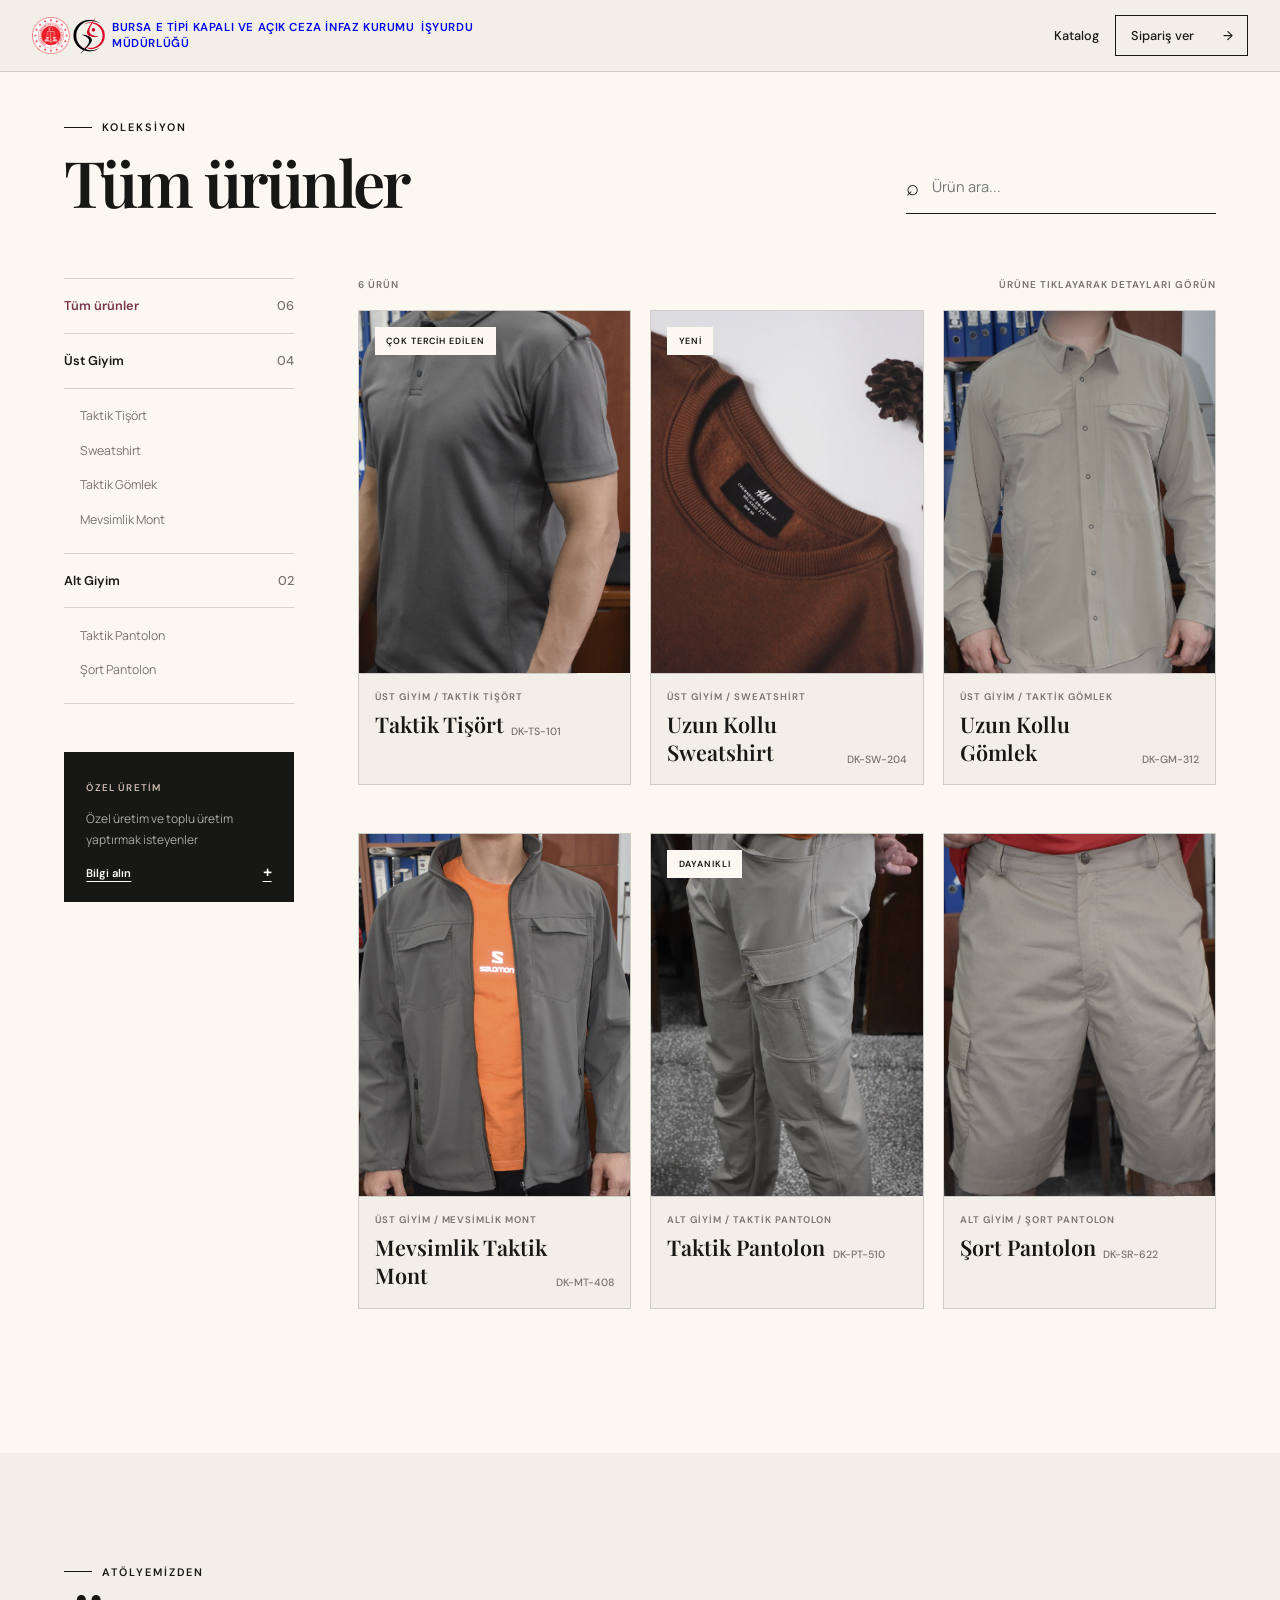
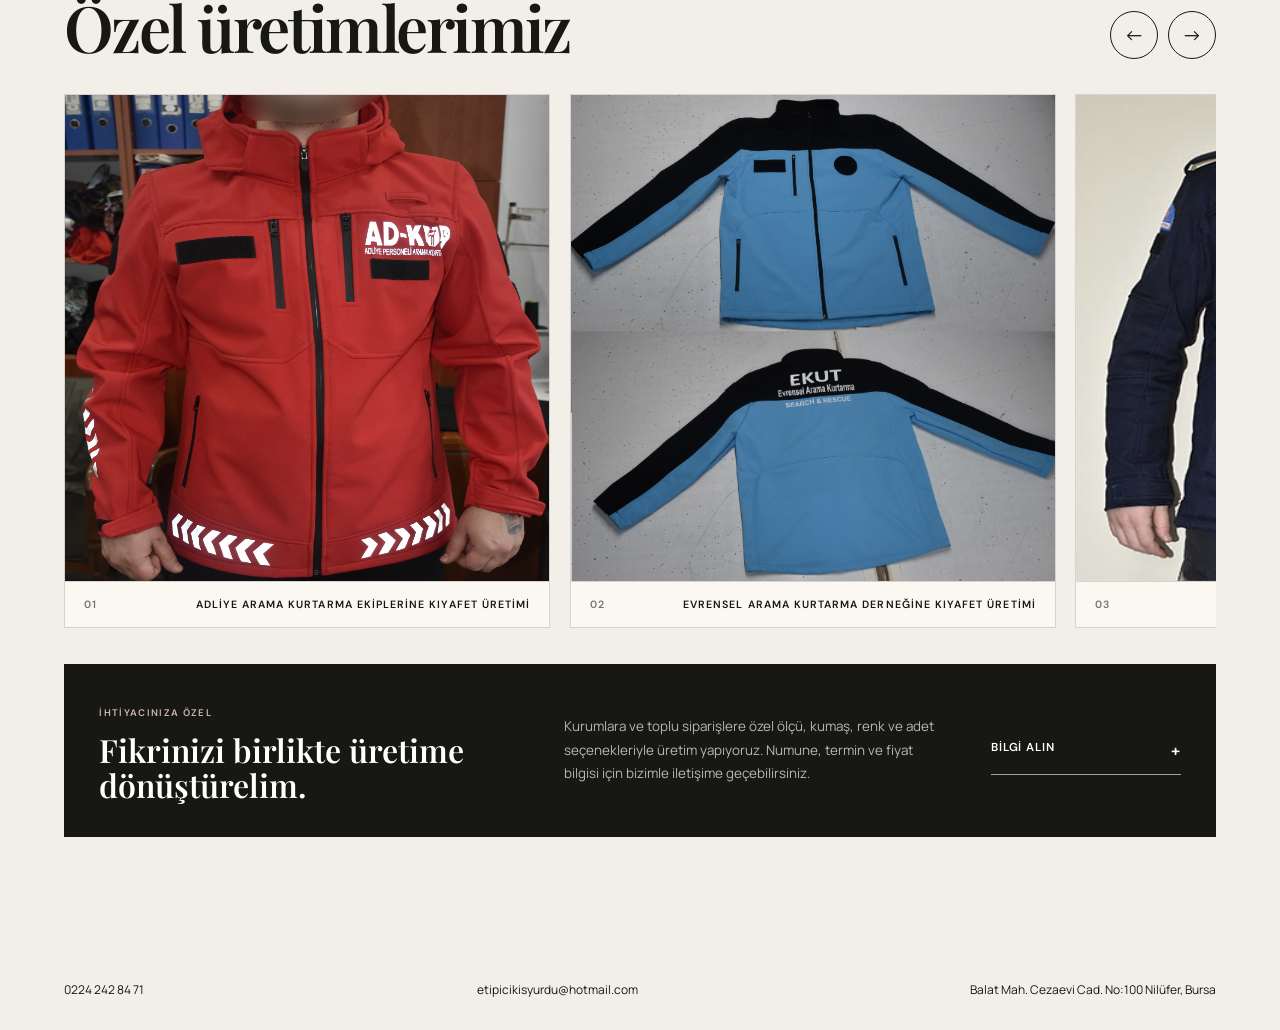
==== commit b3a1150c: "Add files via upload" ====
--- a/index.html
+++ b/index.html
@@ -9,7 +9,7 @@
   <link rel="preconnect" href="https://fonts.googleapis.com">
   <link rel="preconnect" href="https://fonts.gstatic.com" crossorigin>
   <link href="https://fonts.googleapis.com/css2?family=DM+Sans:wght@400;500;600;700&family=Manrope:wght@400;500;600&family=Playfair+Display:ital,wght@0,600;1,600&display=swap" rel="stylesheet">
-  <link rel="stylesheet" href="css/textile.css?v=2">
+  <link rel="stylesheet" href="css/textile.css?v=4">
 </head>
 <body>
   <a class="skip-link" href="#catalog">Kataloğa geç</a>
@@ -144,7 +144,15 @@
     <button class="dialog-close" type="button" aria-label="Ürün detayını kapat">×</button>
     <div class="detail-layout">
       <div class="detail-gallery">
-        <div class="detail-main-image"><img id="detail-image" src="" alt=""></div>
+        <div class="detail-main-image" id="detail-main-image">
+          <img id="detail-image" src="" alt="">
+          <div class="detail-zoom-controls" aria-label="Fotoğraf yakınlaştırma kontrolleri">
+            <button type="button" id="detail-zoom-out" aria-label="Fotoğrafı küçült">−</button>
+            <button type="button" id="detail-zoom-reset" aria-label="Yakınlaştırmayı sıfırla">100%</button>
+            <button type="button" id="detail-zoom-in" aria-label="Fotoğrafı büyüt">+</button>
+          </div>
+          <span class="detail-zoom-hint">Yakınlaştırmak için tıklayın</span>
+        </div>
         <div class="detail-thumbs" id="detail-thumbs" aria-label="Ürün fotoğrafları"></div>
         <div class="gallery-counter"><span id="gallery-current">01</span> / <span id="gallery-total">01</span></div>
       </div>
@@ -175,6 +183,6 @@
   </dialog>
 
   <script src="js/products.js"></script>
-  <script src="js/textile.js"></script>
+  <script src="js/textile.js?v=2"></script>
 </body>
 </html>
--- a/css/textile.css
+++ b/css/textile.css
@@ -4,7 +4,7 @@
 .group-showcase{padding:5rem 5vw 7rem}.section-kicker{display:flex;justify-content:space-between;text-transform:uppercase;letter-spacing:.12em;font:600 .66rem var(--sans);margin-bottom:1.3rem}.section-kicker p{margin:0}.section-kicker span{color:var(--muted)}.group-grid{display:grid;grid-template-columns:1fr 1fr;gap:1.3rem}.group-card{height:330px;border:0;padding:2rem;text-align:left;position:relative;cursor:pointer;overflow:hidden;display:grid;grid-template-columns:1fr auto;grid-template-rows:auto 1fr auto;background:#d7d0c4;transition:transform .35s}.group-card:hover{transform:translateY(-5px)}.group-card:before,.group-card:after{content:"";position:absolute;border-radius:50%;pointer-events:none}.group-card:before{width:270px;height:270px;right:-55px;top:-65px;border:55px solid rgba(255,255,255,.23)}.group-card:after{width:120px;height:120px;right:130px;bottom:-70px;background:rgba(255,255,255,.14)}.group-lower{background:var(--wine);color:#fff}.group-index{font:600 .66rem var(--sans);border:1px solid currentColor;border-radius:50%;width:31px;height:31px;display:grid;place-items:center}.group-arrow{font-size:1.4rem}.group-title{grid-column:1/-1;align-self:center;font:600 clamp(3.1rem,5vw,6rem)/1 var(--serif);letter-spacing:-.04em}.group-list{font:500 .72rem var(--sans);text-transform:uppercase;letter-spacing:.1em;opacity:.75;align-self:end}
 .catalog{background:var(--cream);padding:7rem 5vw 9rem}.catalog-toolbar{display:flex;justify-content:space-between;align-items:end;margin-bottom:4rem}.catalog-toolbar .eyebrow{margin-bottom:1rem}.catalog-toolbar h2{font:600 clamp(3rem,5vw,5.7rem)/1 var(--serif);letter-spacing:-.04em;margin:0}.search-box{width:min(310px,100%);display:flex;align-items:center;gap:.7rem;border-bottom:1px solid var(--ink);padding:.7rem 0}.search-box>span{font-size:1.4rem}.search-box input{border:0;outline:0;background:transparent;width:100%;font-size:.9rem}.catalog-layout{display:grid;grid-template-columns:230px 1fr;gap:5vw}.catalog-sidebar{border-top:1px solid var(--line)}.side-filter{width:100%;border:0;border-bottom:1px solid var(--line);background:transparent;padding:1.15rem 0;display:flex;justify-content:space-between;cursor:pointer;text-align:left;font:600 .8rem var(--sans)}.side-filter b{font-weight:500;color:var(--muted)}.side-filter:hover,.side-filter.active{color:var(--wine)}.subfilters{display:grid;padding:.6rem 0 1rem;border-bottom:1px solid var(--line)}.subfilters button{border:0;background:transparent;text-align:left;padding:.55rem 0 .55rem 1rem;color:var(--muted);cursor:pointer;font-size:.77rem}.subfilters button:hover,.subfilters button.active{color:var(--wine)}.sidebar-note{margin-top:3rem;background:var(--ink);color:#fff;padding:1.4rem}.sidebar-note>span{text-transform:uppercase;letter-spacing:.12em;font:600 .61rem var(--sans);color:#cbbab0}.sidebar-note p{font-size:.75rem;color:#aaa;line-height:1.7}.sidebar-note a{color:#fff;font:600 .7rem var(--sans);text-underline-offset:4px}.result-meta{display:flex;justify-content:space-between;text-transform:uppercase;letter-spacing:.1em;font:600 .62rem var(--sans);margin-bottom:1.2rem;color:var(--muted)}.mobile-filters{display:none}.product-grid{display:grid;grid-template-columns:repeat(3,minmax(0,1fr));gap:3rem 1.2rem}.product-card{border:1px solid var(--line);background:var(--paper);padding:0;cursor:pointer;text-align:left;min-width:0;overflow:hidden;display:flex;flex-direction:column;transition:transform .25s,box-shadow .25s}.product-card:hover{transform:translateY(-3px);box-shadow:0 12px 28px rgba(23,23,19,.1)}.product-visual{aspect-ratio:3/4;background:#e5e1da;overflow:hidden;position:relative;display:block;flex:none}.product-visual img{width:100%;height:100%;object-fit:cover;display:block;filter:saturate(.78);transition:transform .55s cubic-bezier(.2,.7,.2,1)}.product-card:hover .product-visual img{transform:scale(1.035)}.product-badge{position:absolute;top:1rem;left:1rem;background:var(--cream);padding:.5rem .7rem;text-transform:uppercase;letter-spacing:.1em;font:600 .56rem var(--sans)}.product-open{position:absolute;right:1rem;bottom:1rem;background:var(--ink);color:#fff;width:42px;height:42px;border-radius:50%;display:grid;place-items:center;font-size:1.1rem;transform:translateY(8px);opacity:0;transition:.3s}.product-card:hover .product-open,.product-card:focus-visible .product-open{opacity:1;transform:none}.product-copy{display:grid;grid-template-columns:1fr auto;gap:.45rem;padding:1rem 1rem 1.15rem;border-top:1px solid var(--line);min-height:92px;align-content:start}.product-copy small{grid-column:1/-1;color:var(--muted);text-transform:uppercase;letter-spacing:.1em;font:600 .6rem var(--sans)}.product-copy h3{font:600 1.35rem var(--serif);margin:0}.product-copy>span{font:500 .66rem var(--sans);align-self:end;color:var(--muted)}.empty-state{text-align:center;padding:6rem 1rem;border:1px solid var(--line)}.empty-state>span{font-size:2rem}.empty-state h3{font:600 2rem var(--serif);margin:1rem 0 .5rem}.empty-state p{color:var(--muted)}
 .production-note{background:var(--wine);color:#fff;padding:8rem 5vw}.eyebrow.light{color:#eadadf}.production-note>div{display:grid;grid-template-columns:1.2fr .8fr;gap:8vw;align-items:end}.production-note h2{font:600 clamp(3.2rem,6vw,7rem)/.98 var(--serif);letter-spacing:-.04em;margin:0}.production-note h2 em{color:#e5bdc8}.production-note>div>p{color:#e6d9dc;line-height:1.9;margin:0}.site-footer{padding:2rem 5vw;background:var(--paper)}.site-footer>div{display:flex;justify-content:space-between;font-size:.75rem}.site-footer>div a{color:inherit;text-decoration:none}
-.product-dialog{width:calc(100% - 4vw);height:calc(100% - 4vw);max-width:none;max-height:none;margin:2vw;padding:0;border:0;background:var(--cream);color:var(--ink);overflow:auto}.product-dialog::backdrop{background:rgba(12,12,10,.72);backdrop-filter:blur(5px)}.dialog-close{position:fixed;right:3.2vw;top:3.2vw;z-index:20;width:48px;height:48px;border-radius:50%;border:0;background:var(--ink);color:#fff;font-size:1.9rem;line-height:1;cursor:pointer}.detail-layout{min-height:100%;display:grid;grid-template-columns:minmax(0,1.25fr) minmax(390px,.75fr)}.detail-gallery{background:#e7e3dc;padding:2.5rem;position:relative;display:grid;grid-template-columns:76px minmax(0,1fr);grid-template-rows:minmax(420px,680px);align-content:center;gap:1.2rem;min-height:0}.detail-main-image{grid-column:2;overflow:hidden;background:#f4f1eb;border:1px solid var(--line);display:grid;place-items:center}.detail-main-image img{width:100%;height:100%;object-fit:contain;display:block}.detail-thumbs{grid-column:1;grid-row:1;display:flex;flex-direction:column;gap:.7rem}.detail-thumbs button{border:2px solid transparent;padding:0;background:#ddd;cursor:pointer;width:76px;height:96px;overflow:hidden}.detail-thumbs button.active{border-color:var(--wine)}.detail-thumbs img{width:100%;height:100%;object-fit:cover;display:block}.gallery-counter{position:absolute;right:3.5rem;bottom:3.5rem;background:var(--cream);padding:.7rem .9rem;font:600 .65rem var(--sans);letter-spacing:.08em}.detail-info{padding:6rem 4vw 3rem;overflow:auto}.detail-breadcrumb{display:flex;gap:.7rem;text-transform:uppercase;letter-spacing:.12em;font:600 .62rem var(--sans);color:var(--wine)}.detail-breadcrumb i{font-style:normal;color:var(--muted)}.detail-info h2{font:600 clamp(3rem,4.5vw,5.7rem)/.95 var(--serif);letter-spacing:-.04em;margin:1.4rem 0 .8rem}.detail-code{text-transform:uppercase;letter-spacing:.12em;font:600 .62rem var(--sans);color:var(--muted)}.detail-description{color:var(--muted);line-height:1.8;margin:2rem 0 2.3rem}.detail-colors,.detail-sizes{display:grid;grid-template-columns:90px 1fr;align-items:center;margin:1.2rem 0;font:600 .72rem var(--sans);text-transform:uppercase;letter-spacing:.08em}.detail-colors>div,.detail-sizes>div{display:flex;gap:.55rem;flex-wrap:wrap}.color-dot{width:25px;height:25px;border-radius:50%;border:3px solid var(--cream);outline:1px solid var(--line)}.size-chip{min-width:35px;height:35px;border:1px solid var(--line);display:grid;place-items:center;font-size:.65rem}.spec-list{margin:2.5rem 0 0;border-top:1px solid var(--line)}.spec-list>div{display:grid;grid-template-columns:120px 1fr;padding:1rem 0;border-bottom:1px solid var(--line);font-size:.78rem}.spec-list dt{color:var(--muted)}.spec-list dd{margin:0;font-weight:600}.care-info{border-bottom:1px solid var(--line);padding:1rem 0}.care-info summary{list-style:none;display:flex;justify-content:space-between;cursor:pointer;font:600 .75rem var(--sans)}.care-info summary::-webkit-details-marker{display:none}.care-info p{font-size:.78rem;color:var(--muted);line-height:1.7}.detail-cta{margin-top:2rem;background:var(--ink);color:#fff;padding:1rem 1.2rem;display:flex;justify-content:space-between;text-decoration:none;font:600 .76rem var(--sans)}.detail-cta:hover{background:var(--wine)}.detail-note{text-align:center;color:var(--muted);font-size:.65rem}
+.product-dialog{width:calc(100% - 4vw);height:calc(100% - 4vw);max-width:none;max-height:none;margin:2vw;padding:0;border:0;background:var(--cream);color:var(--ink);overflow:auto}.product-dialog::backdrop{background:rgba(12,12,10,.72);backdrop-filter:blur(5px)}.dialog-close{position:fixed;right:3.2vw;top:3.2vw;z-index:20;width:48px;height:48px;border-radius:50%;border:0;background:var(--ink);color:#fff;font-size:1.9rem;line-height:1;cursor:pointer}.detail-layout{min-height:100%;display:grid;grid-template-columns:minmax(0,1.25fr) minmax(390px,.75fr)}.detail-gallery{background:#e7e3dc;padding:2.5rem;position:relative;display:grid;grid-template-columns:76px minmax(0,1fr);grid-template-rows:minmax(420px,680px);align-content:center;gap:1.2rem;min-height:0}.detail-main-image{grid-column:2;position:relative;min-width:0;min-height:0;overflow:hidden;background:#f4f1eb;border:1px solid var(--line)}.detail-main-image img{position:absolute;inset:0;width:100%;height:100%;object-fit:contain!important;object-position:center;display:block}.detail-thumbs{grid-column:1;grid-row:1;display:flex;flex-direction:column;gap:.7rem}.detail-thumbs button{border:2px solid transparent;padding:0;background:#f4f1eb;cursor:pointer;width:76px;height:96px;overflow:hidden}.detail-thumbs button.active{border-color:var(--wine)}.detail-thumbs img{width:100%;height:100%;object-fit:contain;object-position:center;display:block}.gallery-counter{position:absolute;right:3.5rem;bottom:3.5rem;background:var(--cream);padding:.7rem .9rem;font:600 .65rem var(--sans);letter-spacing:.08em}.detail-info{padding:6rem 4vw 3rem;overflow:auto}.detail-breadcrumb{display:flex;gap:.7rem;text-transform:uppercase;letter-spacing:.12em;font:600 .62rem var(--sans);color:var(--wine)}.detail-breadcrumb i{font-style:normal;color:var(--muted)}.detail-info h2{font:600 clamp(3rem,4.5vw,5.7rem)/.95 var(--serif);letter-spacing:-.04em;margin:1.4rem 0 .8rem}.detail-code{text-transform:uppercase;letter-spacing:.12em;font:600 .62rem var(--sans);color:var(--muted)}.detail-description{color:var(--muted);line-height:1.8;margin:2rem 0 2.3rem}.detail-colors,.detail-sizes{display:grid;grid-template-columns:90px 1fr;align-items:center;margin:1.2rem 0;font:600 .72rem var(--sans);text-transform:uppercase;letter-spacing:.08em}.detail-colors>div,.detail-sizes>div{display:flex;gap:.55rem;flex-wrap:wrap}.color-dot{width:25px;height:25px;border-radius:50%;border:3px solid var(--cream);outline:1px solid var(--line)}.size-chip{min-width:35px;height:35px;border:1px solid var(--line);display:grid;place-items:center;font-size:.65rem}.spec-list{margin:2.5rem 0 0;border-top:1px solid var(--line)}.spec-list>div{display:grid;grid-template-columns:120px 1fr;padding:1rem 0;border-bottom:1px solid var(--line);font-size:.78rem}.spec-list dt{color:var(--muted)}.spec-list dd{margin:0;font-weight:600}.care-info{border-bottom:1px solid var(--line);padding:1rem 0}.care-info summary{list-style:none;display:flex;justify-content:space-between;cursor:pointer;font:600 .75rem var(--sans)}.care-info summary::-webkit-details-marker{display:none}.care-info p{font-size:.78rem;color:var(--muted);line-height:1.7}.detail-cta{margin-top:2rem;background:var(--ink);color:#fff;padding:1rem 1.2rem;display:flex;justify-content:space-between;text-decoration:none;font:600 .76rem var(--sans)}.detail-cta:hover{background:var(--wine)}.detail-note{text-align:center;color:var(--muted);font-size:.65rem}
 @media(max-width:1050px){.product-grid{grid-template-columns:repeat(2,minmax(0,1fr))}.detail-layout{grid-template-columns:1fr 420px}.detail-gallery{padding:1.5rem;min-height:680px}.detail-info{padding:5rem 2rem 2rem}}
 @media(max-width:800px){.site-header{height:74px}.site-header nav>a:not(.header-cta){display:none}.catalog-hero{grid-template-columns:1fr;padding-top:5rem}.hero-side{margin-top:2rem}.group-grid{grid-template-columns:1fr}.group-card{height:280px}.catalog{padding:5rem 5vw}.catalog-toolbar{align-items:flex-start;flex-direction:column;gap:2rem}.search-box{width:100%}.catalog-layout{grid-template-columns:1fr}.catalog-sidebar{display:none}.mobile-filters{display:flex;gap:.5rem;margin-bottom:1.5rem;overflow:auto}.mobile-filters button{white-space:nowrap;border:1px solid var(--line);background:transparent;border-radius:99px;padding:.65rem 1rem;font:600 .7rem var(--sans)}.mobile-filters button.active{background:var(--wine);color:#fff;border-color:var(--wine)}.production-note>div{grid-template-columns:1fr}.production-note>div>p{margin-top:2rem}.product-dialog{width:100%;height:100%;margin:0}.dialog-close{right:1rem;top:1rem}.detail-layout{grid-template-columns:1fr}.detail-gallery{min-height:0;grid-template-columns:1fr;grid-template-rows:minmax(320px,60vh) auto;padding:1rem}.detail-main-image{grid-column:1;grid-row:1}.detail-thumbs{grid-column:1;grid-row:2;flex-direction:row}.gallery-counter{right:2rem;bottom:8rem}.detail-info{padding:4rem 5vw}.site-footer{grid-template-columns:1fr}.site-footer>div{flex-direction:column;gap:.7rem}}
 @media(max-width:520px){.site-header{padding:0 4vw}.brand{font-size:.76rem}.brand-mark{width:30px;height:30px}.header-cta{padding:.6rem .75rem;gap:.7rem}.catalog-hero{min-height:550px}.catalog-hero h1{font-size:3.8rem}.group-showcase{padding:4rem 4vw}.group-card{height:240px;padding:1.4rem}.group-title{font-size:3rem}.group-list{font-size:.58rem}.catalog{padding-left:4vw;padding-right:4vw}.product-grid{grid-template-columns:1fr;gap:2.5rem}.product-visual{aspect-ratio:4/5}.result-meta span:last-child{display:none}.production-note{padding:6rem 4vw}.production-note h2{font-size:3.4rem}.site-footer{padding:3rem 4vw}.detail-gallery{min-height:0;grid-template-rows:minmax(280px,55vh) auto}.detail-thumbs button{width:58px;height:72px}.gallery-counter{bottom:6.5rem}.detail-info h2{font-size:3.2rem}}
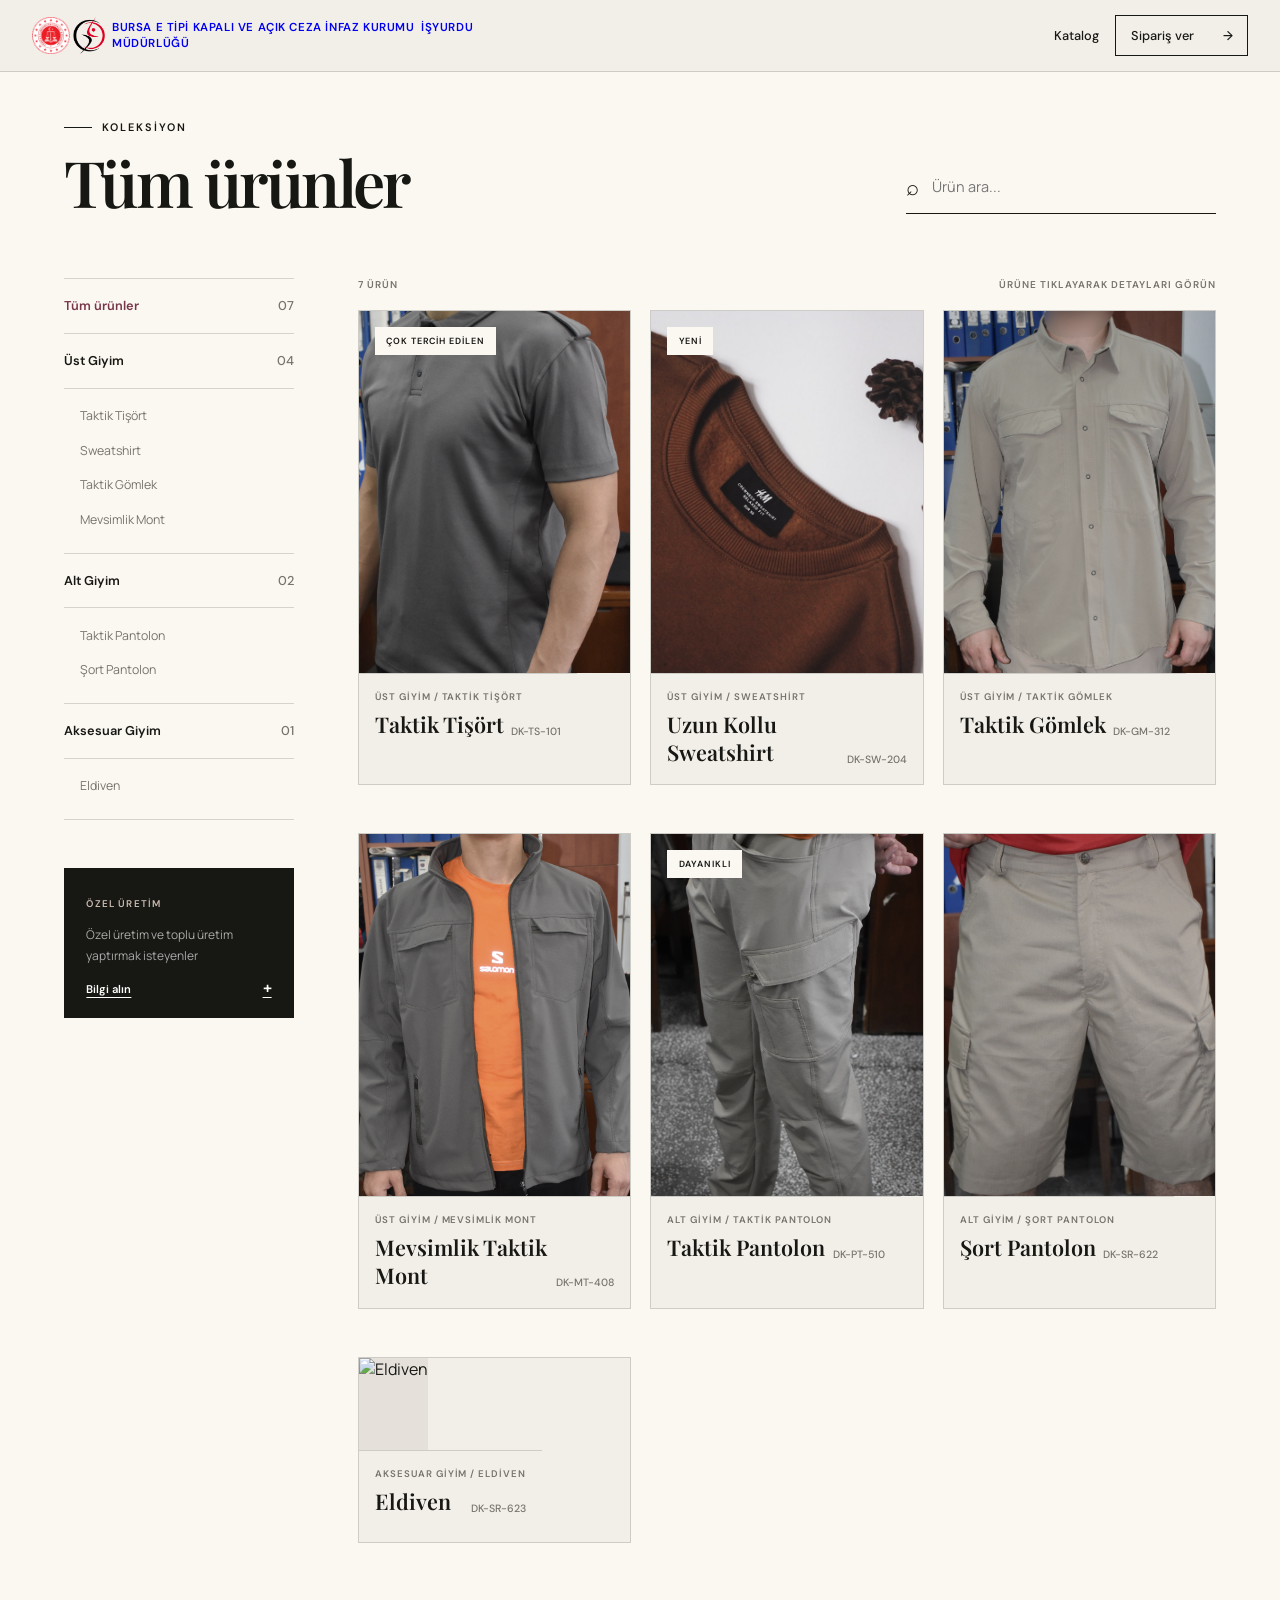
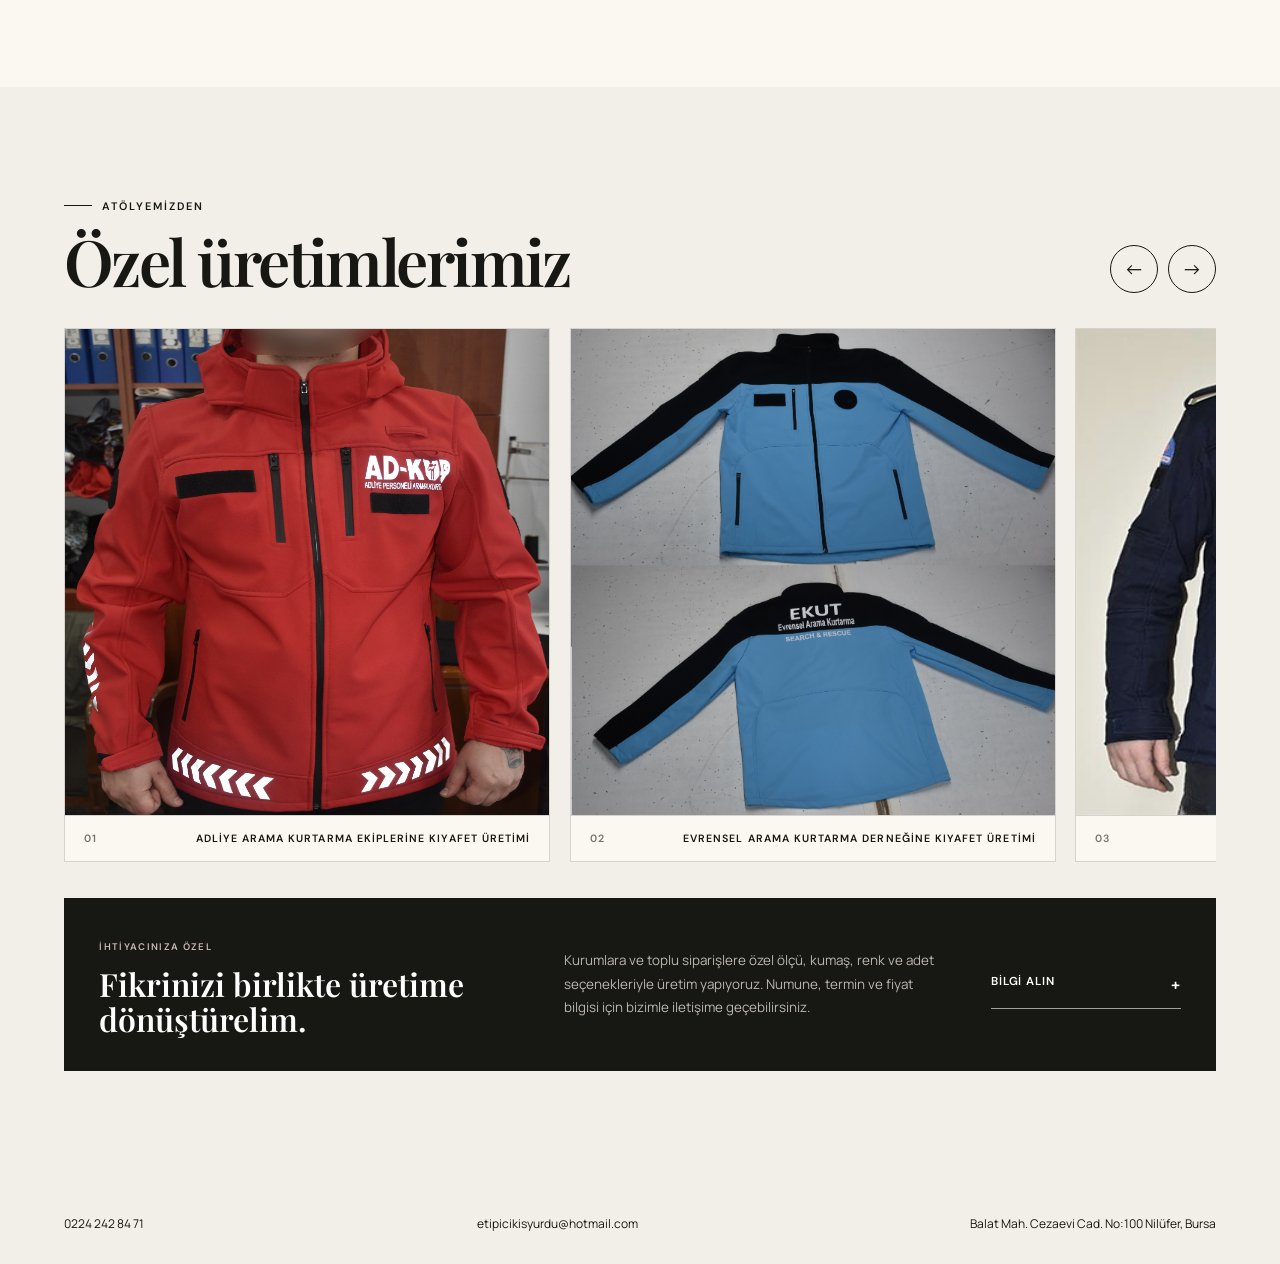
==== commit 35928838: "Update index.html" ====
--- a/index.html
+++ b/index.html
@@ -61,6 +61,7 @@
             <button class="active" type="button" data-filter="all">Tümü</button>
             <button type="button" data-filter="ust">Üst Giyim</button>
             <button type="button" data-filter="alt">Alt Giyim</button>
+            <button type="button" data-filter="aksesuar">Aksesuar Giyim</button>
           </div>
           <div class="result-meta"><span id="result-count">7 ürün</span><span>Ürüne tıklayarak detayları görün</span></div>
           <div class="product-grid" id="product-grid"></div>
--- a/css/textile.css
+++ b/css/textile.css
@@ -21,3 +21,6 @@
 .custom-production{padding:7rem 5vw;background:var(--paper);overflow:hidden}.custom-production-heading{display:flex;justify-content:space-between;align-items:end;margin-bottom:2.2rem}.custom-production-heading .eyebrow{margin-bottom:1rem}.custom-production-heading h2{font:600 clamp(3rem,5vw,5.7rem)/1 var(--serif);letter-spacing:-.04em;margin:0}.custom-slider-controls{display:flex;gap:.6rem}.custom-slider-controls button{width:48px;height:48px;border:1px solid var(--ink);border-radius:50%;background:transparent;cursor:pointer;font-size:1.25rem;transition:.2s}.custom-slider-controls button:hover{background:var(--ink);color:#fff}.custom-slider{display:flex;gap:1.2rem;overflow-x:auto;scroll-snap-type:x mandatory;scrollbar-width:none;padding-bottom:.25rem}.custom-slider::-webkit-scrollbar{display:none}.custom-slide{flex:0 0 min(38vw,520px);margin:0;scroll-snap-align:start;background:var(--cream);border:1px solid var(--line);overflow:hidden}.custom-slide img{display:block;width:100%;height:clamp(300px,38vw,520px);object-fit:fill;background:#e7e3dc;filter:saturate(.82);transition:transform .55s cubic-bezier(.2,.7,.2,1)}.custom-slide:hover img{transform:scale(1.035)}.custom-slide figcaption{position:relative;background:var(--cream);padding:1rem 1.2rem;display:flex;justify-content:space-between;text-transform:uppercase;letter-spacing:.1em;font:600 .66rem var(--sans);border-top:1px solid var(--line)}.custom-slide figcaption span{color:var(--muted)}.custom-info-card{margin-top:2rem;background:var(--ink);color:#fff;padding:2.2rem;display:grid;grid-template-columns:1.1fr 1fr minmax(150px,190px);gap:4vw;align-items:center}.custom-info-card>div>span{text-transform:uppercase;letter-spacing:.14em;color:#cbbab0;font:600 .6rem var(--sans)}.custom-info-card h3{font:600 clamp(1.8rem,2.5vw,3rem)/1.1 var(--serif);margin:.65rem 0 0}.custom-info-card p{color:#bbb7b0;line-height:1.75;font-size:.84rem;margin:0}.custom-contact{width:100%;border-bottom:1px solid rgba(255,255,255,.6)}.custom-contact summary{list-style:none;padding:.85rem 0;display:flex;justify-content:space-between;cursor:pointer;font:600 .72rem var(--sans);text-transform:uppercase;letter-spacing:.08em}.custom-contact summary::-webkit-details-marker{display:none}.custom-contact summary:hover{color:#e5bdc8}.custom-contact summary span{font-size:1rem;transition:transform .25s}.custom-contact[open] summary span{transform:rotate(45deg)}.custom-contact>div{display:grid;gap:.35rem;padding:0 0 1rem}.custom-contact small{color:#aaa;text-transform:uppercase;letter-spacing:.1em;font:600 .55rem var(--sans)}.custom-contact a{color:#fff;text-decoration:none;font:600 .95rem var(--sans)}.custom-contact a:hover{color:#e5bdc8}
 @media(max-width:800px){.custom-production{padding:5rem 5vw}.custom-production-heading{align-items:flex-end}.custom-slide{flex-basis:75vw}.custom-info-card{grid-template-columns:1fr;padding:1.6rem;gap:1.4rem}.custom-contact{width:min(240px,100%)}}
 @media(max-width:520px){.custom-production{padding:4rem 4vw}.custom-production-heading{align-items:flex-end;gap:1rem}.custom-slider-controls button{width:40px;height:40px}.custom-slide{flex-basis:88vw}.custom-slide img{height:360px}}
+
+.detail-main-image img{cursor:zoom-in;transition:transform .3s ease,transform-origin .12s linear}.detail-main-image img.zoomed{cursor:zoom-out}.detail-zoom-controls{position:absolute;z-index:3;left:1rem;bottom:1rem;display:flex;align-items:center;background:rgba(23,23,19,.88);color:#fff;border-radius:99px;overflow:hidden}.detail-zoom-controls button{height:38px;min-width:40px;padding:0 .7rem;border:0;border-right:1px solid rgba(255,255,255,.18);background:transparent;color:inherit;cursor:pointer;font:600 .75rem var(--sans)}.detail-zoom-controls button:last-child{border-right:0}.detail-zoom-controls button:hover{background:var(--wine)}#detail-zoom-reset{min-width:58px}.detail-zoom-hint{position:absolute;z-index:2;right:1rem;top:1rem;background:rgba(251,248,242,.9);padding:.55rem .7rem;text-transform:uppercase;letter-spacing:.08em;font:600 .55rem var(--sans);pointer-events:none}.detail-main-image:has(img.zoomed) .detail-zoom-hint{opacity:0}
+@media(max-width:520px){.detail-zoom-hint{display:none}.detail-zoom-controls{left:.7rem;bottom:.7rem}}
